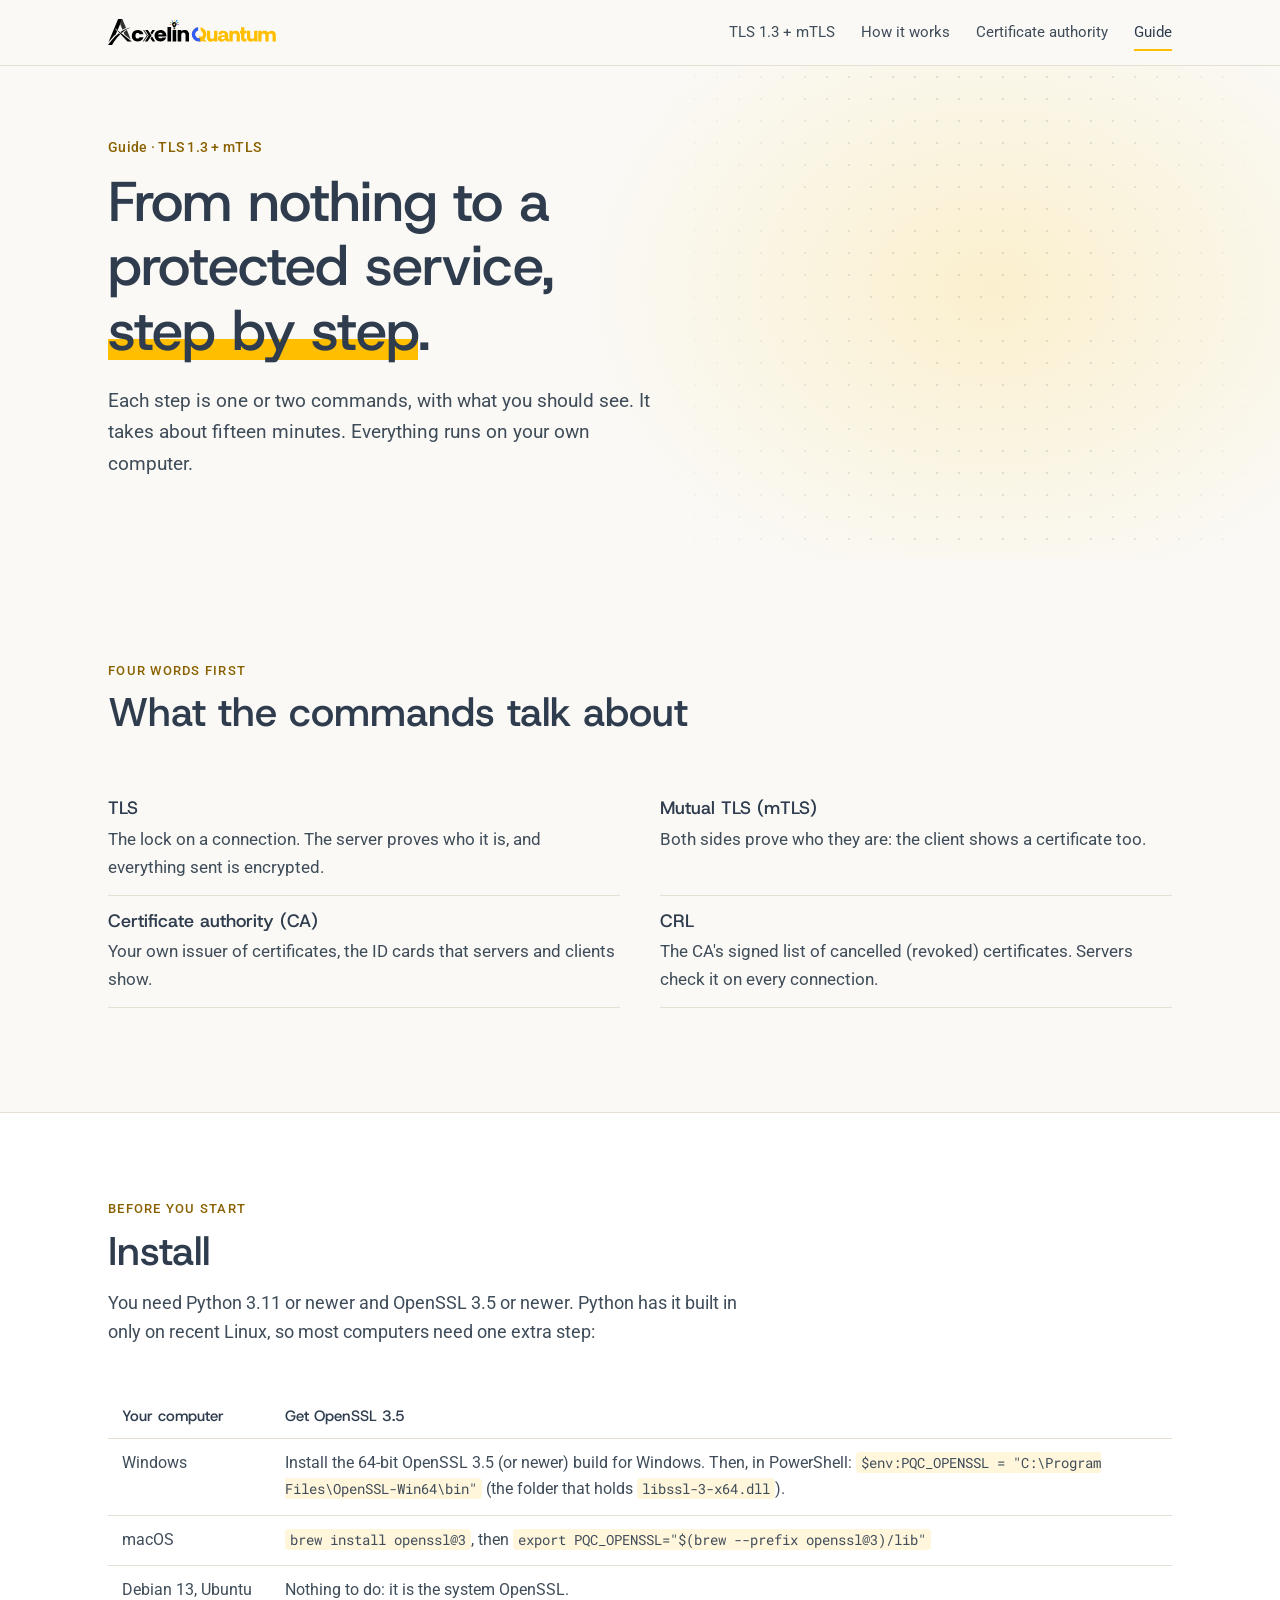
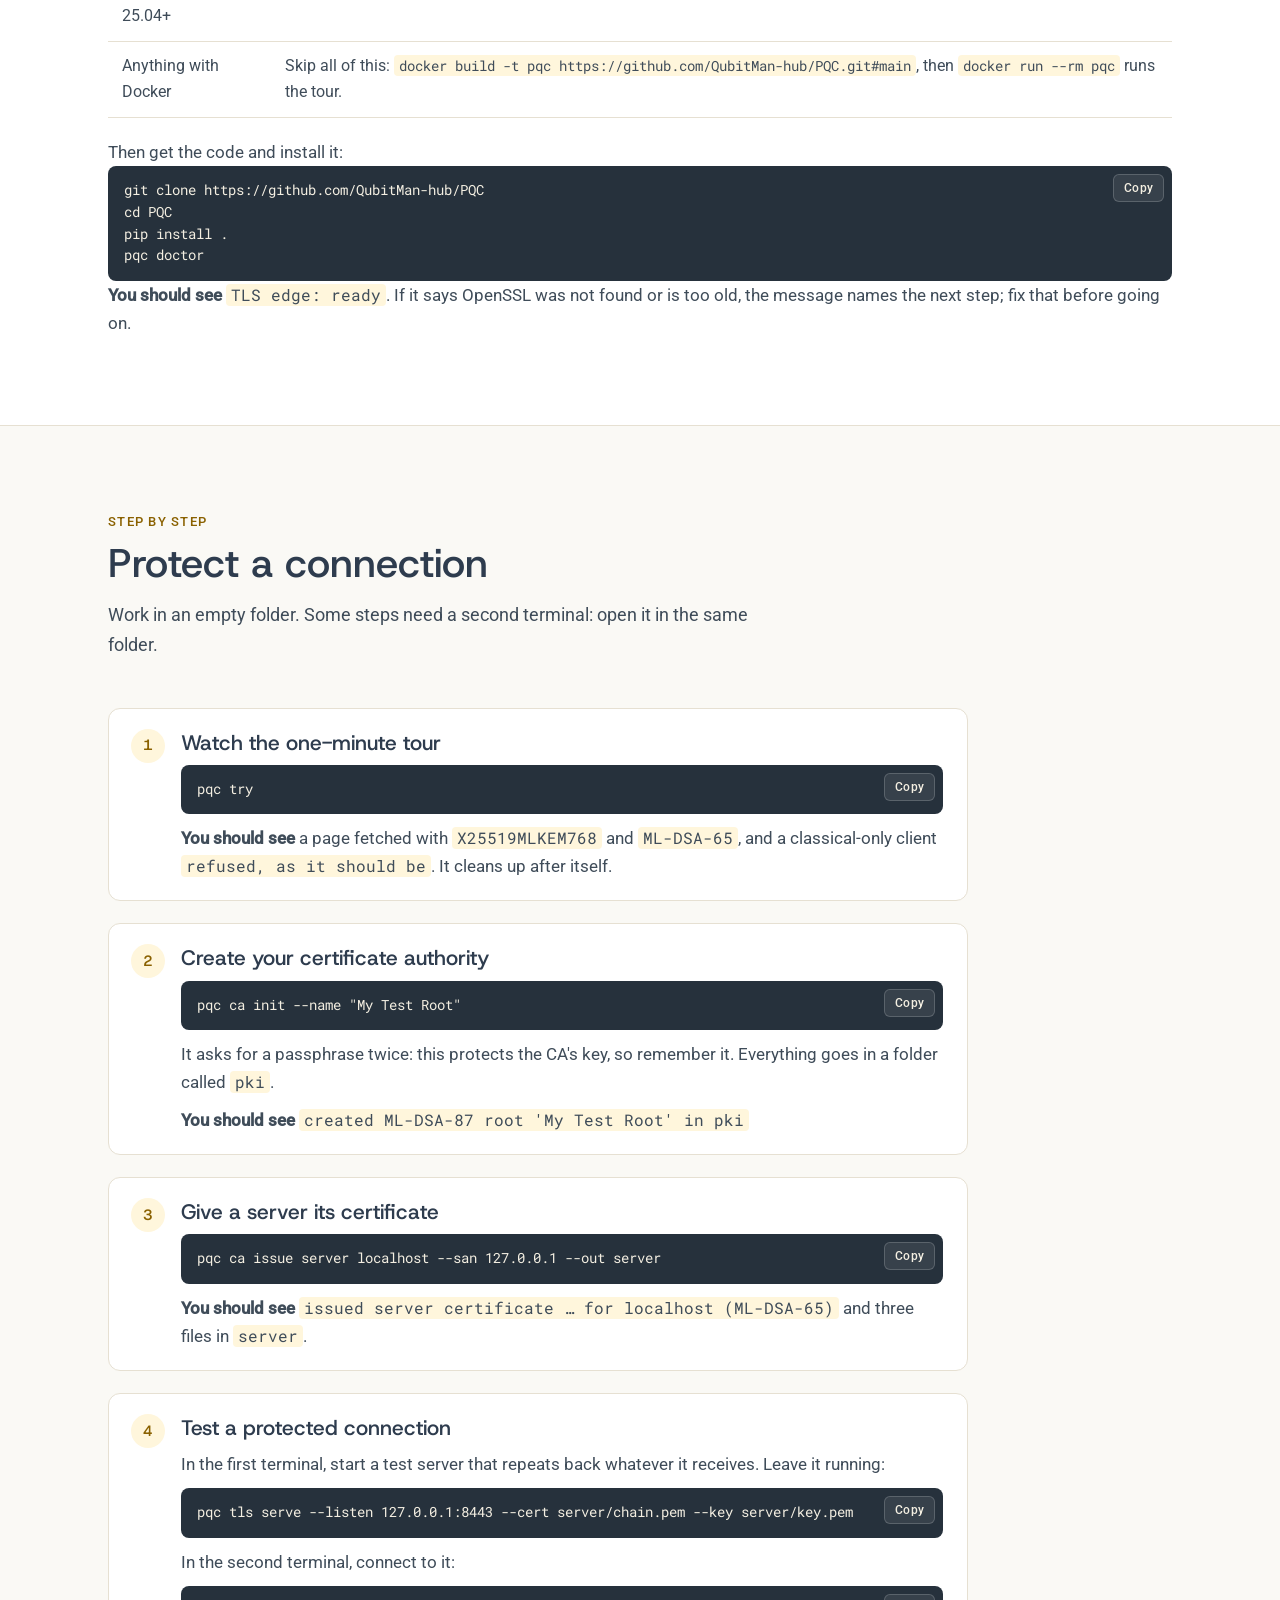
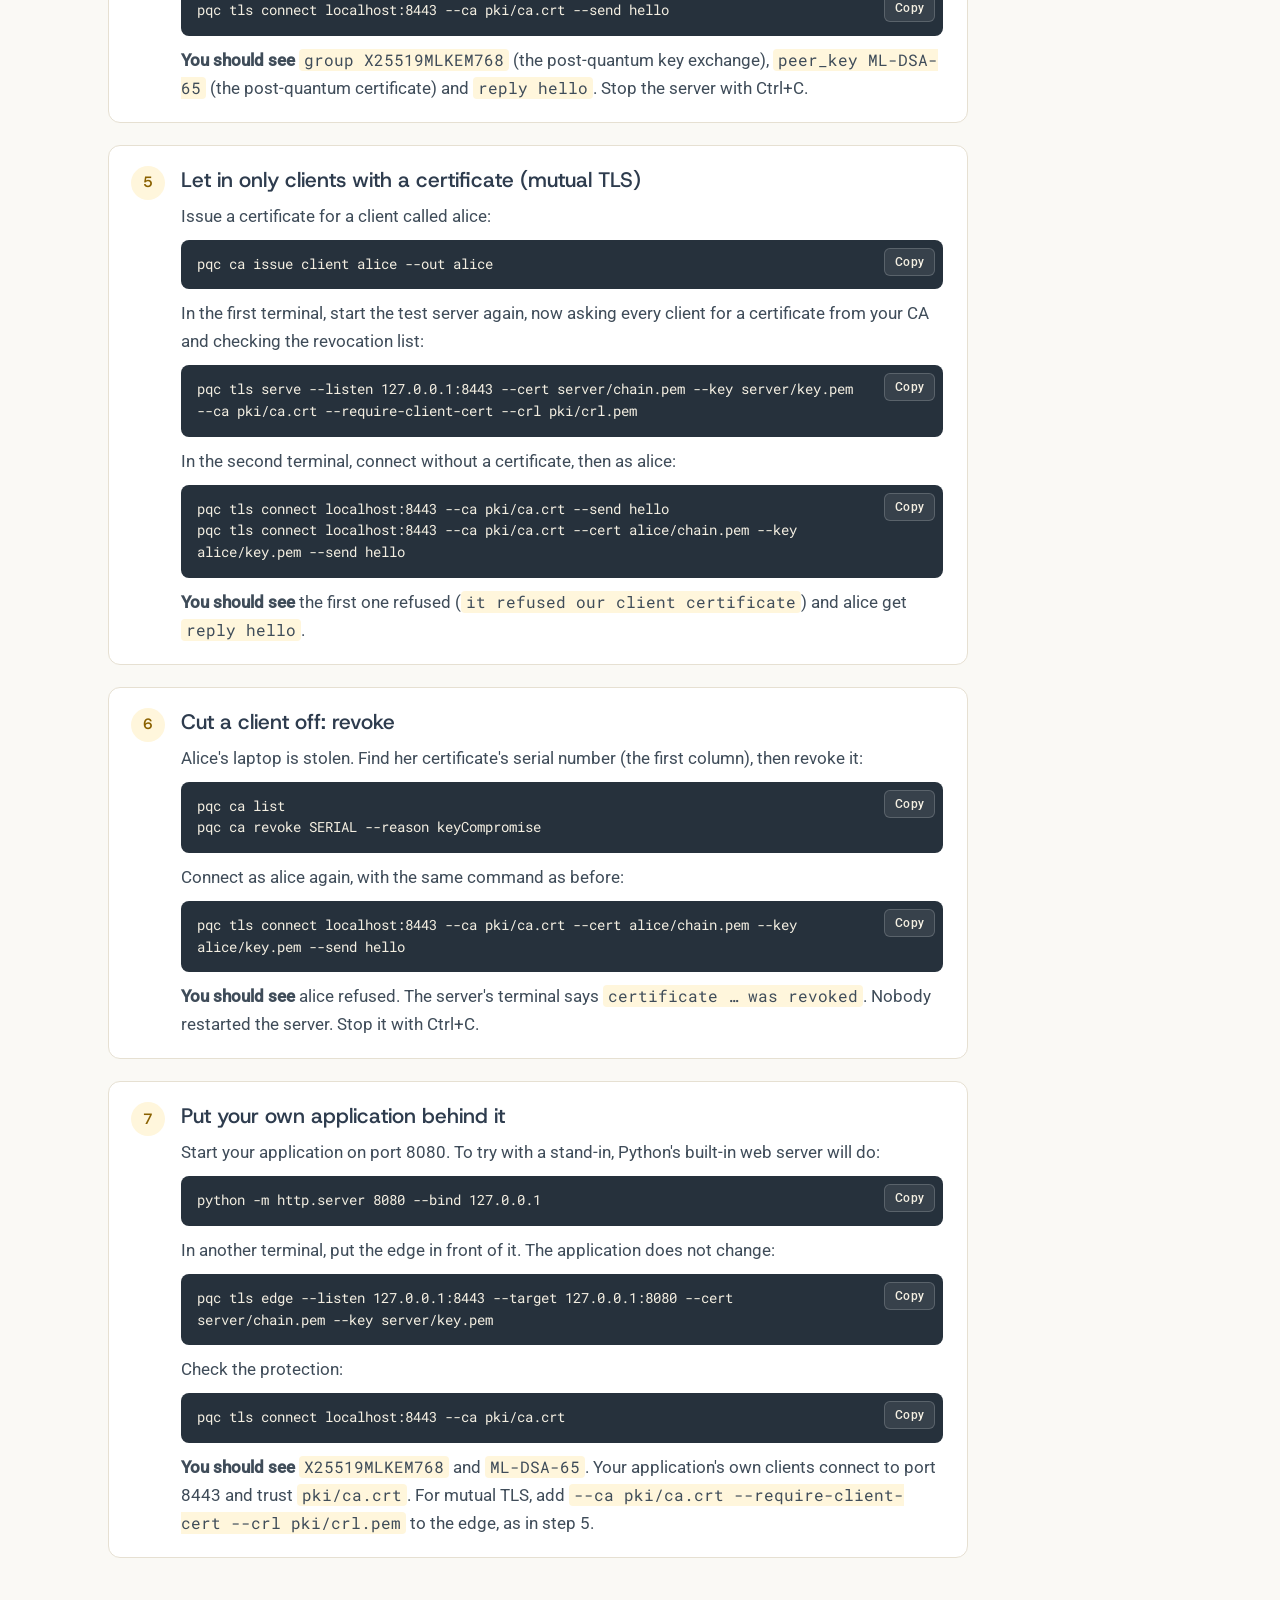
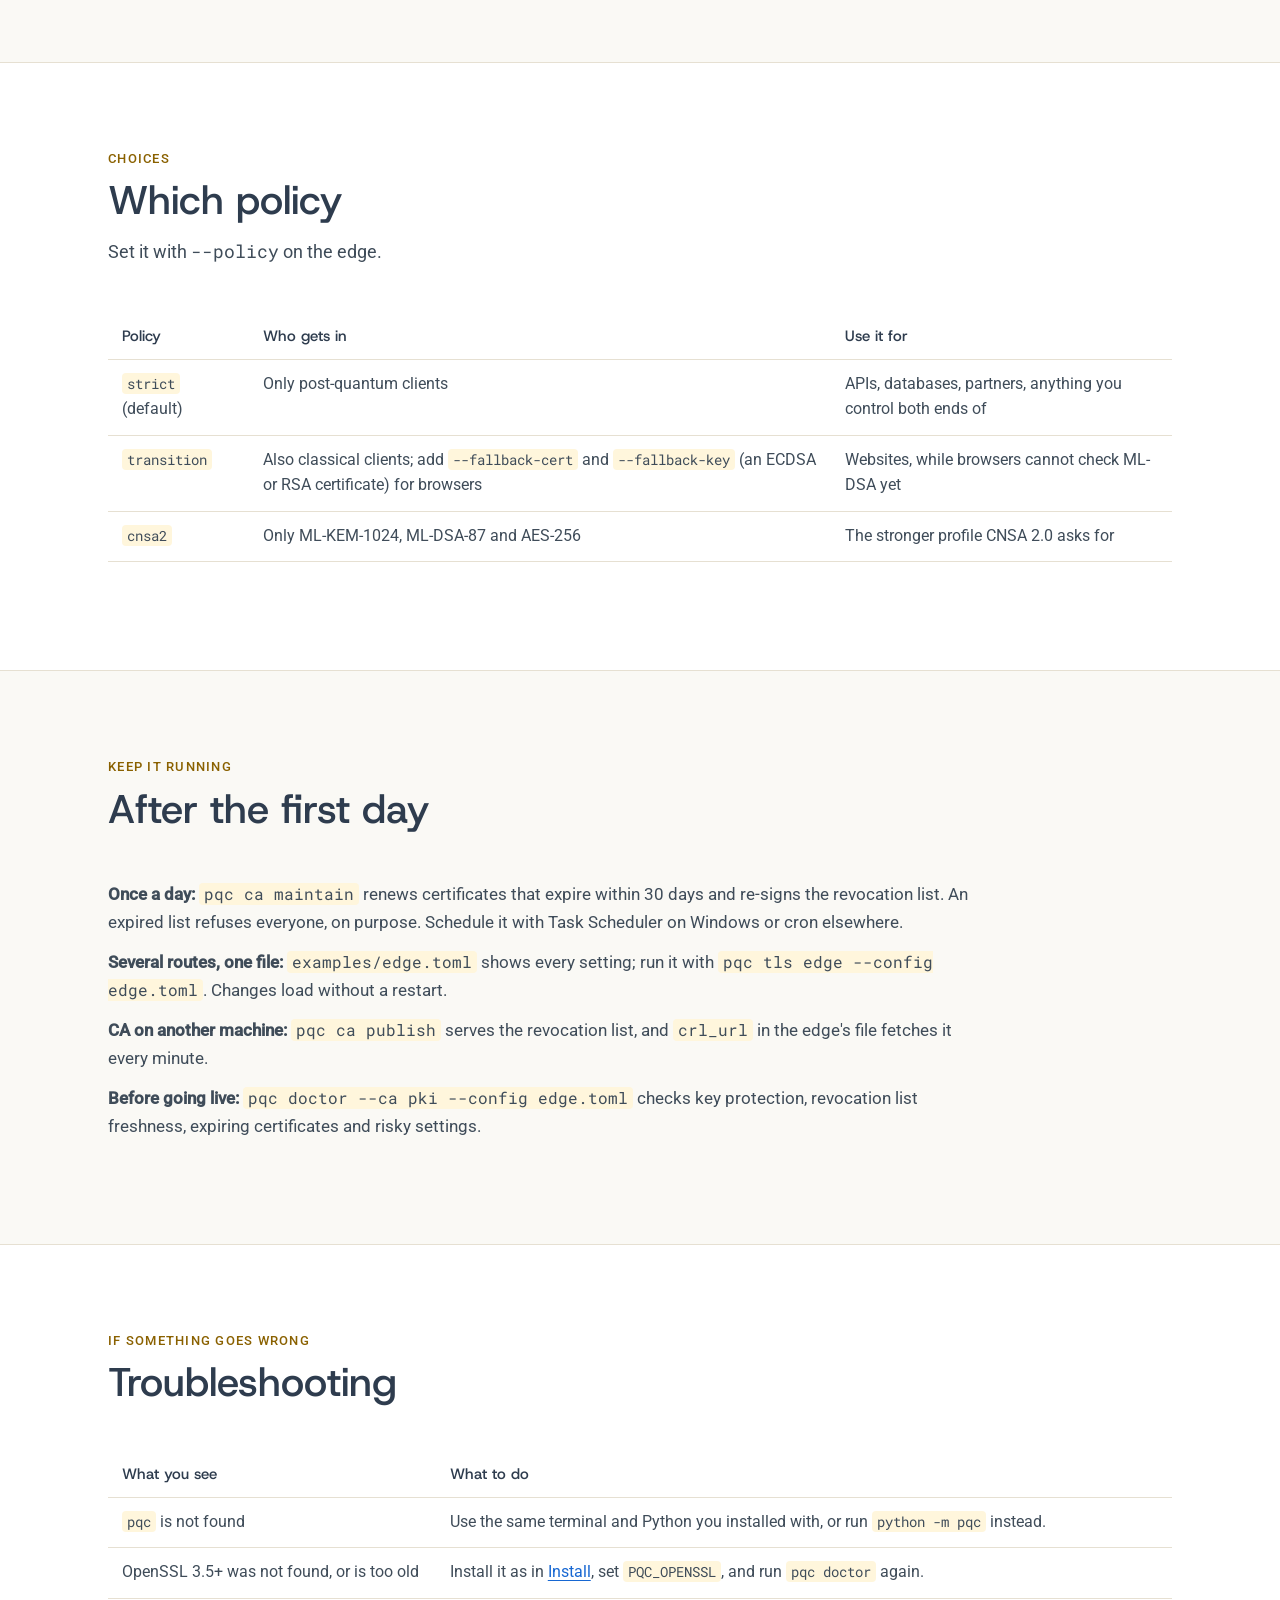
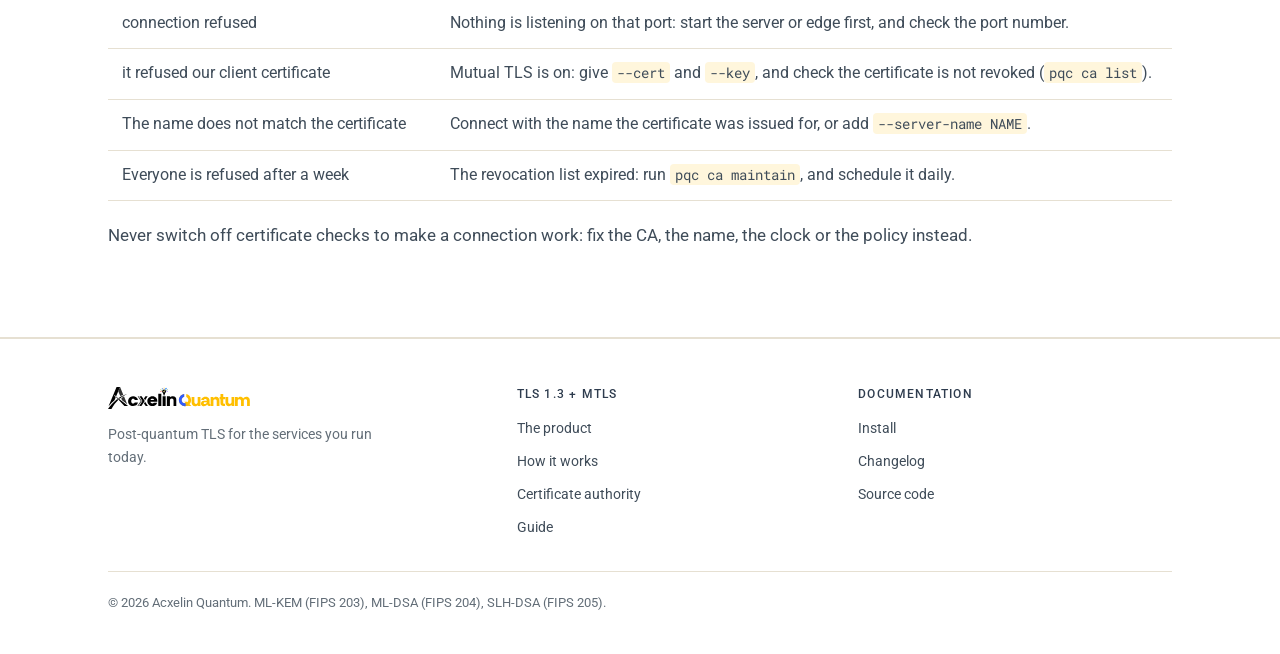
==== site/manual.html @ d050e628 "Step-by-step guide on the website; simpler start; no contact or questions sections for now site/manu" ====
<!doctype html>
<html lang="en">
<head>
<meta charset="utf-8">
<meta name="viewport" content="width=device-width, initial-scale=1, viewport-fit=cover">
<title>Guide · Acxelin PQC: TLS 1.3 + mTLS</title>
<meta name="description" content="Step by step: install, create your certificate authority, protect a connection, require client certificates, revoke one, and put your own application behind the post-quantum edge.">
<meta name="theme-color" content="#faf9f5">
<link rel="icon" href="assets/favicon.png" type="image/png">
<link rel="apple-touch-icon" href="assets/apple-touch-icon.png">
<link rel="preload" href="assets/fonts/host-grotesk.woff2" as="font" type="font/woff2" crossorigin>
<link rel="preload" href="assets/fonts/roboto.woff2" as="font" type="font/woff2" crossorigin>
<link rel="stylesheet" href="style.css">
</head>
<body>
<a class="skip" href="#main">Skip to content</a>

<header class="top">
  <div class="wrap">
    <a href="index.html" aria-label="Acxelin PQC home"><img src="assets/acxelin-quantum.svg" alt="Acxelin Quantum" width="537" height="83"></a>
    <nav id="nav" aria-label="Main">
      <a href="index.html#tls">TLS 1.3 + mTLS</a>
      <a href="index.html#how">How it works</a>
      <a href="index.html#ca">Certificate authority</a>
      <a href="manual.html" aria-current="page">Guide</a>
    </nav>
    <button class="menu" type="button" aria-expanded="false" aria-controls="nav"><span></span>Menu</button>
  </div>
</header>

<main id="main">
  <div class="hero">
    <div class="wrap">
      <div>
        <p class="kicker">Guide · TLS 1.3 + mTLS</p>
        <h1>From nothing to a protected service, <span>step by step</span>.</h1>
        <p class="lead">Each step is one or two commands, with what you should see. It takes about fifteen minutes. Everything runs on your own computer.</p>
      </div>
    </div>
  </div>

  <section id="words">
    <div class="wrap">
      <div class="intro">
        <p class="kicker">Four words first</p>
        <h2>What the commands talk about</h2>
      </div>
      <dl class="words">
        <div><dt>TLS</dt><dd>The lock on a connection. The server proves who it is, and everything sent is encrypted.</dd></div>
        <div><dt>Mutual TLS (mTLS)</dt><dd>Both sides prove who they are: the client shows a certificate too.</dd></div>
        <div><dt>Certificate authority (CA)</dt><dd>Your own issuer of certificates, the ID cards that servers and clients show.</dd></div>
        <div><dt>CRL</dt><dd>The CA's signed list of cancelled (revoked) certificates. Servers check it on every connection.</dd></div>
      </dl>
    </div>
  </section>

  <section id="install" class="alt">
    <div class="wrap">
      <div class="intro">
        <p class="kicker">Before you start</p>
        <h2>Install</h2>
        <p>You need Python 3.11 or newer and OpenSSL 3.5 or newer. Python has it built in only on recent Linux, so most computers need one extra step:</p>
      </div>
      <table class="plain">
        <tr><th>Your computer</th><th>Get OpenSSL 3.5</th></tr>
        <tr><td>Windows</td><td>Install the 64-bit OpenSSL 3.5 (or newer) build for Windows. Then, in PowerShell: <code>$env:PQC_OPENSSL = "C:\Program Files\OpenSSL-Win64\bin"</code> (the folder that holds <code>libssl-3-x64.dll</code>).</td></tr>
        <tr><td>macOS</td><td><code>brew install openssl@3</code>, then <code>export PQC_OPENSSL="$(brew --prefix openssl@3)/lib"</code></td></tr>
        <tr><td>Debian 13, Ubuntu 25.04+</td><td>Nothing to do: it is the system OpenSSL.</td></tr>
        <tr><td>Anything with Docker</td><td>Skip all of this: <code>docker build -t pqc https://github.com/QubitMan-hub/PQC.git#main</code>, then <code>docker run --rm pqc</code> runs the tour.</td></tr>
      </table>
      <p>Then get the code and install it:</p>
      <pre>git clone https://github.com/QubitMan-hub/PQC
cd PQC
pip install .
pqc doctor</pre>
      <p class="fine"><b>You should see</b> <code>TLS edge: ready</code>. If it says OpenSSL was not found or is too old, the message names the next step; fix that before going on.</p>
    </div>
  </section>

  <section id="steps">
    <div class="wrap">
      <div class="intro">
        <p class="kicker">Step by step</p>
        <h2>Protect a connection</h2>
        <p>Work in an empty folder. Some steps need a second terminal: open it in the same folder.</p>
      </div>
      <ol class="steps">
        <li>
          <h3>Watch the one-minute tour</h3>
          <pre>pqc try</pre>
          <p class="fine"><b>You should see</b> a page fetched with <code>X25519MLKEM768</code> and <code>ML-DSA-65</code>, and a classical-only client <code>refused, as it should be</code>. It cleans up after itself.</p>
        </li>
        <li>
          <h3>Create your certificate authority</h3>
          <pre>pqc ca init --name "My Test Root"</pre>
          <p>It asks for a passphrase twice: this protects the CA's key, so remember it. Everything goes in a folder called <code>pki</code>.</p>
          <p class="fine"><b>You should see</b> <code>created ML-DSA-87 root 'My Test Root' in pki</code></p>
        </li>
        <li>
          <h3>Give a server its certificate</h3>
          <pre>pqc ca issue server localhost --san 127.0.0.1 --out server</pre>
          <p class="fine"><b>You should see</b> <code>issued server certificate … for localhost (ML-DSA-65)</code> and three files in <code>server</code>.</p>
        </li>
        <li>
          <h3>Test a protected connection</h3>
          <p>In the first terminal, start a test server that repeats back whatever it receives. Leave it running:</p>
          <pre>pqc tls serve --listen 127.0.0.1:8443 --cert server/chain.pem --key server/key.pem</pre>
          <p>In the second terminal, connect to it:</p>
          <pre>pqc tls connect localhost:8443 --ca pki/ca.crt --send hello</pre>
          <p class="fine"><b>You should see</b> <code>group X25519MLKEM768</code> (the post-quantum key exchange), <code>peer_key ML-DSA-65</code> (the post-quantum certificate) and <code>reply hello</code>. Stop the server with Ctrl+C.</p>
        </li>
        <li>
          <h3>Let in only clients with a certificate (mutual TLS)</h3>
          <p>Issue a certificate for a client called alice:</p>
          <pre>pqc ca issue client alice --out alice</pre>
          <p>In the first terminal, start the test server again, now asking every client for a certificate from your CA and checking the revocation list:</p>
          <pre>pqc tls serve --listen 127.0.0.1:8443 --cert server/chain.pem --key server/key.pem --ca pki/ca.crt --require-client-cert --crl pki/crl.pem</pre>
          <p>In the second terminal, connect without a certificate, then as alice:</p>
          <pre>pqc tls connect localhost:8443 --ca pki/ca.crt --send hello
pqc tls connect localhost:8443 --ca pki/ca.crt --cert alice/chain.pem --key alice/key.pem --send hello</pre>
          <p class="fine"><b>You should see</b> the first one refused (<code>it refused our client certificate</code>) and alice get <code>reply hello</code>.</p>
        </li>
        <li>
          <h3>Cut a client off: revoke</h3>
          <p>Alice's laptop is stolen. Find her certificate's serial number (the first column), then revoke it:</p>
          <pre>pqc ca list
pqc ca revoke SERIAL --reason keyCompromise</pre>
          <p>Connect as alice again, with the same command as before:</p>
          <pre>pqc tls connect localhost:8443 --ca pki/ca.crt --cert alice/chain.pem --key alice/key.pem --send hello</pre>
          <p class="fine"><b>You should see</b> alice refused. The server's terminal says <code>certificate … was revoked</code>. Nobody restarted the server. Stop it with Ctrl+C.</p>
        </li>
        <li>
          <h3>Put your own application behind it</h3>
          <p>Start your application on port 8080. To try with a stand-in, Python's built-in web server will do:</p>
          <pre>python -m http.server 8080 --bind 127.0.0.1</pre>
          <p>In another terminal, put the edge in front of it. The application does not change:</p>
          <pre>pqc tls edge --listen 127.0.0.1:8443 --target 127.0.0.1:8080 --cert server/chain.pem --key server/key.pem</pre>
          <p>Check the protection:</p>
          <pre>pqc tls connect localhost:8443 --ca pki/ca.crt</pre>
          <p class="fine"><b>You should see</b> <code>X25519MLKEM768</code> and <code>ML-DSA-65</code>. Your application's own clients connect to port 8443 and trust <code>pki/ca.crt</code>. For mutual TLS, add <code>--ca pki/ca.crt --require-client-cert --crl pki/crl.pem</code> to the edge, as in step 5.</p>
        </li>
      </ol>
    </div>
  </section>

  <section id="choose" class="alt">
    <div class="wrap">
      <div class="intro">
        <p class="kicker">Choices</p>
        <h2>Which policy</h2>
        <p>Set it with <code>--policy</code> on the edge.</p>
      </div>
      <table class="plain">
        <tr><th>Policy</th><th>Who gets in</th><th>Use it for</th></tr>
        <tr><td><code>strict</code> (default)</td><td>Only post-quantum clients</td><td>APIs, databases, partners, anything you control both ends of</td></tr>
        <tr><td><code>transition</code></td><td>Also classical clients; add <code>--fallback-cert</code> and <code>--fallback-key</code> (an ECDSA or RSA certificate) for browsers</td><td>Websites, while browsers cannot check ML-DSA yet</td></tr>
        <tr><td><code>cnsa2</code></td><td>Only ML-KEM-1024, ML-DSA-87 and AES-256</td><td>The stronger profile CNSA 2.0 asks for</td></tr>
      </table>
    </div>
  </section>

  <section id="run">
    <div class="wrap">
      <div class="intro">
        <p class="kicker">Keep it running</p>
        <h2>After the first day</h2>
      </div>
      <ul class="tick">
        <li><b>Once a day:</b> <code>pqc ca maintain</code> renews certificates that expire within 30 days and re-signs the revocation list. An expired list refuses everyone, on purpose. Schedule it with Task Scheduler on Windows or cron elsewhere.</li>
        <li><b>Several routes, one file:</b> <code>examples/edge.toml</code> shows every setting; run it with <code>pqc tls edge --config edge.toml</code>. Changes load without a restart.</li>
        <li><b>CA on another machine:</b> <code>pqc ca publish</code> serves the revocation list, and <code>crl_url</code> in the edge's file fetches it every minute.</li>
        <li><b>Before going live:</b> <code>pqc doctor --ca pki --config edge.toml</code> checks key protection, revocation list freshness, expiring certificates and risky settings.</li>
      </ul>
    </div>
  </section>

  <section id="trouble" class="alt">
    <div class="wrap">
      <div class="intro">
        <p class="kicker">If something goes wrong</p>
        <h2>Troubleshooting</h2>
      </div>
      <table class="plain">
        <tr><th>What you see</th><th>What to do</th></tr>
        <tr><td><code>pqc</code> is not found</td><td>Use the same terminal and Python you installed with, or run <code>python -m pqc</code> instead.</td></tr>
        <tr><td>OpenSSL 3.5+ was not found, or is too old</td><td>Install it as in <a href="#install">Install</a>, set <code>PQC_OPENSSL</code>, and run <code>pqc doctor</code> again.</td></tr>
        <tr><td>connection refused</td><td>Nothing is listening on that port: start the server or edge first, and check the port number.</td></tr>
        <tr><td>it refused our client certificate</td><td>Mutual TLS is on: give <code>--cert</code> and <code>--key</code>, and check the certificate is not revoked (<code>pqc ca list</code>).</td></tr>
        <tr><td>The name does not match the certificate</td><td>Connect with the name the certificate was issued for, or add <code>--server-name NAME</code>.</td></tr>
        <tr><td>Everyone is refused after a week</td><td>The revocation list expired: run <code>pqc ca maintain</code>, and schedule it daily.</td></tr>
      </table>
      <p class="fine">Never switch off certificate checks to make a connection work: fix the CA, the name, the clock or the policy instead.</p>
    </div>
  </section>
</main>

<footer>
  <div class="wrap">
    <div class="brand">
      <a href="index.html" aria-label="Acxelin PQC"><img src="assets/acxelin-quantum.svg" alt="Acxelin Quantum" width="537" height="83"></a>
      <p>Post-quantum TLS for the services you run today.</p>
    </div>
    <nav aria-label="Footer">
      <div><b>TLS 1.3 + mTLS</b><a href="index.html#tls">The product</a><a href="index.html#how">How it works</a><a href="index.html#ca">Certificate authority</a><a href="manual.html">Guide</a></div>
      <div><b>Documentation</b><a href="https://github.com/QubitMan-hub/PQC#install">Install</a><a href="https://github.com/QubitMan-hub/PQC/blob/main/CHANGELOG.md">Changelog</a><a href="https://github.com/QubitMan-hub/PQC">Source code</a></div>
    </nav>
    <small>© 2026 Acxelin Quantum. ML-KEM (FIPS 203), ML-DSA (FIPS 204), SLH-DSA (FIPS 205).</small>
  </div>
</footer>
<script src="site.js" defer></script>
</body>
</html>
---- site/style.css ----
@font-face { font-family: "Host Grotesk"; font-style: normal; font-weight: 400 600; font-display: swap; src: url("assets/fonts/host-grotesk.woff2") format("woff2"); }
@font-face { font-family: "Roboto"; font-style: normal; font-weight: 400 500; font-display: swap; src: url("assets/fonts/roboto.woff2") format("woff2"); }
@font-face { font-family: "Roboto Mono"; font-style: normal; font-weight: 400 500; font-display: swap; src: url("assets/fonts/roboto-mono.woff2") format("woff2"); }
:root {
  color-scheme: light;
  --bg: #faf9f5;
  --paper: #ffffff;
  --ink: #2e3c4e;
  --body: #3f4c59;
  --muted: #636e78;
  --rule: #e6e0d2;
  --amber: #ffbf00;
  --amber-deep: #8a6100;
  --amber-wash: #fff6dc;
  --blue: #1767d2;
  --ok: #26734d;
  --warn: #8a6100;
  --bad: #b3431f;
  --display: "Host Grotesk", "Segoe UI", system-ui, sans-serif;
  --text: Roboto, "Segoe UI", system-ui, sans-serif;
  --mono: "Roboto Mono", ui-monospace, Menlo, Consolas, monospace;
}
* { box-sizing: border-box; }
html { scroll-behavior: smooth; }
@media (prefers-reduced-motion: reduce) { html { scroll-behavior: auto; } }
body { margin: 0; background: var(--bg); color: var(--body); font: 400 17px/1.65 var(--text); -webkit-font-smoothing: antialiased; }
img { max-width: 100%; display: block; }
a { color: var(--blue); text-underline-offset: 3px; }
a:focus-visible, button:focus-visible, summary:focus-visible { outline: 3px solid var(--blue); outline-offset: 3px; border-radius: 4px; }
h1, h2, h3 { font-family: var(--display); color: var(--ink); font-weight: 500; line-height: 1.15; margin: 0; text-wrap: balance; }
p { margin: 0; }
ul, ol { margin: 0; padding: 0; list-style: none; }
.skip { position: absolute; left: -999px; top: 8px; background: var(--ink); color: #fff; padding: 8px 12px; border-radius: 6px; z-index: 50; }
.skip:focus { left: 16px; }
.wrap { max-width: 1120px; margin: 0 auto; padding-inline: 28px; }
@media (max-width: 560px) { .wrap { padding-inline: 16px; } }
.kicker { font: 500 14px/1.3 var(--text); color: var(--amber-deep); letter-spacing: .02em; }
.kicker a { color: inherit; }
.kicker span { color: var(--rule); margin-inline: 4px; }
.btn { display: inline-flex; align-items: center; gap: 10px; font: 500 16px/1 var(--display); padding: 15px 20px; border-radius: 8px; text-decoration: none; background: var(--amber); color: #111; transition: box-shadow .15s; }
.btn:hover { box-shadow: 0 4px 0 #e5a500; }
.btn:active { transform: translateY(1px); box-shadow: 0 2px 0 #e5a500; }
.link { font: 500 16px/1 var(--display); color: var(--ink); text-decoration: none; border-bottom: 2px solid var(--amber); padding-bottom: 3px; }
.link:hover { color: #000; }
button.link { background: none; border: 0; border-bottom: 2px solid var(--amber); border-radius: 0; padding: 0 0 3px; cursor: pointer; }
code, .mono { font-family: var(--mono); }

/* header */
.top { position: sticky; top: 0; z-index: 20; background: rgba(250, 249, 245, .9); backdrop-filter: saturate(1.4) blur(10px); -webkit-backdrop-filter: saturate(1.4) blur(10px); border-bottom: 1px solid var(--rule); transition: box-shadow .2s; }
.top.scrolled { box-shadow: 0 10px 30px -22px rgba(46, 60, 78, .45); }
.top .wrap { display: flex; align-items: center; justify-content: space-between; gap: 20px; padding-block: 14px; }
.top img { height: 26px; width: auto; }
.top nav { display: flex; align-items: center; gap: 26px; }
.top nav a { color: var(--body); text-decoration: none; white-space: nowrap; font-size: 15px; padding-block: 6px; box-shadow: inset 0 -2px transparent; transition: color .15s, box-shadow .15s; }
.top nav a:hover { color: var(--ink); }
.top nav a[aria-current] { color: var(--ink); box-shadow: inset 0 -2px var(--amber); }
.top nav .tool { padding-left: 22px; border-left: 1px solid var(--rule); color: var(--ink); font-weight: 500; }
.top nav .back::before { content: "\2190"; margin-right: 6px; color: var(--amber-deep); }
.top nav .btn { padding: 11px 15px; font-size: 15px; color: #111; }
.top nav .help { display: inline-grid; place-items: center; width: 34px; height: 34px; padding: 0; border: 1px solid var(--rule); border-radius: 50%; font: 600 15px/1 var(--display); color: var(--ink); background: var(--paper); }
.top nav .help:hover { border-color: var(--amber); color: #000; }
.top nav .help b { position: absolute; width: 1px; height: 1px; overflow: hidden; clip-path: inset(50%); white-space: nowrap; }
.menu { display: none; align-items: center; gap: 10px; background: none; border: 1px solid var(--rule); border-radius: 8px; padding: 9px 12px; font: 500 15px/1 var(--display); color: var(--ink); cursor: pointer; }
.menu span, .menu span::before, .menu span::after { display: block; width: 16px; height: 2px; background: currentColor; border-radius: 1px; position: relative; transition: transform .2s, background .2s; }
.menu span::before, .menu span::after { content: ""; position: absolute; left: 0; }
.menu span::before { top: -5px; }
.menu span::after { top: 5px; }
.top.open .menu span { background: transparent; }
.top.open .menu span::before { transform: translateY(5px) rotate(45deg); }
.top.open .menu span::after { transform: translateY(-5px) rotate(-45deg); }
@media (max-width: 960px) {
  .top nav { gap: 20px; }
  .top nav .tool { padding-left: 16px; }
}
@media (max-width: 920px) {
  .menu { display: inline-flex; }
  .top .wrap > a:first-child { margin-right: auto; }
  .top nav a:not(.btn) { display: none; }
  .top.open nav { position: absolute; top: 100%; left: 0; right: 0; flex-direction: column; align-items: stretch; gap: 0; padding: 6px 16px 18px; background: var(--bg); border-bottom: 1px solid var(--rule); box-shadow: 0 18px 30px -24px rgba(46, 60, 78, .5); }
  .top.open nav a:not(.btn) { display: block; padding: 13px 0; font-size: 17px; border-bottom: 1px solid var(--rule); box-shadow: none; }
  .top.open nav .tool { padding-left: 0; border-left: 0; }
  .top.open nav .help { width: auto; height: auto; border: 0; border-bottom: 1px solid var(--rule); border-radius: 0; background: none; font: inherit; }
  .top.open nav .help span { display: none; }
  .top.open nav .help b { position: static; width: auto; height: auto; clip-path: none; font-weight: 400; }
  .top.open nav .btn { margin-top: 14px; justify-content: center; }
}
@media (max-width: 400px) { .top .wrap > nav .btn { display: none; } .top.open .wrap > nav .btn { display: inline-flex; } }
[id] { scroll-margin-top: 84px; }

/* hero */
.hero { padding-block: 72px 80px; position: relative; overflow: hidden; isolation: isolate; }
.hero::before { content: ""; position: absolute; z-index: -1; inset: -20% -10% auto 45%; height: 130%; background: radial-gradient(closest-side, rgba(255, 191, 0, .16), rgba(255, 191, 0, 0)); pointer-events: none; }
.hero::after { content: ""; position: absolute; z-index: -1; inset: 0 0 0 50%; background-image: radial-gradient(rgba(46, 60, 78, .13) 1px, transparent 1.4px); background-size: 22px 22px; -webkit-mask-image: linear-gradient(90deg, transparent, #000 40%, #000 70%, transparent); mask-image: linear-gradient(90deg, transparent, #000 40%, #000 70%, transparent); pointer-events: none; }
@media (max-width: 940px) { .hero::after { inset: 45% 0 0 0; } .hero::before { inset: 30% -30% auto 0; } }
.hero.lost .wrap { grid-template-columns: minmax(0, 1fr); min-height: 46vh; }
.hero .wrap { display: grid; grid-template-columns: 1.1fr .9fr; gap: 64px; align-items: center; }
@media (max-width: 940px) { .hero .wrap { grid-template-columns: 1fr; gap: 44px; } .hero { padding-block: 44px 56px; } }
.hero h1 { font-size: clamp(36px, 4.6vw, 56px); letter-spacing: -.015em; margin-block: 14px 22px; }
.hero h1 span { background: linear-gradient(transparent 62%, var(--amber) 62%, var(--amber) 90%, transparent 90%); }
.hero .lead { font-size: 19px; max-width: 34em; }
.hero .actions { display: flex; flex-wrap: wrap; align-items: center; gap: 22px; margin-top: 30px; }
.hero .fine { margin-top: 18px; font-size: 14px; color: var(--muted); }
.hero .try { display: grid; gap: 8px; margin-top: 28px; max-width: 560px; }
.hero .try p { font-size: 14px; color: var(--muted); }
.hero .try pre { margin: 0; padding: 13px 80px 13px 16px; background: #26313c; color: #f4efe2; border-radius: 8px; font: 13.5px/1.6 var(--mono); overflow-x: auto; }

.report { background: var(--paper); border: 1px solid var(--rule); border-radius: 12px; box-shadow: 0 1px 0 var(--rule), 0 18px 40px -24px rgba(46, 60, 78, .35); overflow: hidden; }
.report header { display: flex; justify-content: space-between; align-items: baseline; gap: 12px; padding: 16px 20px; border-bottom: 1px solid var(--rule); }
.report header b { font: 500 15px/1.3 var(--display); color: var(--ink); }
.report header span { font-size: 13px; color: var(--muted); }
.report table { width: 100%; border-collapse: collapse; font-size: 14px; }
.report td { padding: 12px 20px; border-bottom: 1px solid var(--rule); vertical-align: middle; }
.report tr:last-child td { border-bottom: 0; }
.report td:first-child { font-family: var(--mono); font-size: 13px; color: var(--ink); overflow-wrap: anywhere; }
.report td small { display: block; margin-top: 3px; font: 400 13px/1.4 var(--text); color: var(--muted); }
.report td:last-child { width: 1%; text-align: right; }
.grade { display: inline-grid; place-items: center; width: 28px; height: 28px; border-radius: 6px; font: 600 15px/1 var(--display); }
.g-a { background: #e3f1e8; color: var(--ok); }
.g-b { background: #fff1c7; color: var(--warn); }
.g-c { background: #fbe5dc; color: var(--bad); }
.g-f { background: #ece9e2; color: #4f5963; }
.report footer { padding: 12px 20px; background: var(--bg); border-top: 1px solid var(--rule); font-size: 13px; color: var(--muted); }

/* built on */
.built { border-block: 1px solid var(--rule); }
.built .wrap { display: flex; flex-wrap: wrap; align-items: baseline; gap: 8px 26px; padding-block: 18px; font-size: 15px; color: var(--muted); }
.built b { font: 500 13px/1 var(--text); letter-spacing: .1em; text-transform: uppercase; color: var(--ink); }

section { padding-block: 104px 0; }
@media (max-width: 720px) { section { padding-block: 72px 0; } }
.intro { max-width: 640px; margin-bottom: 48px; display: grid; gap: 14px; }
.intro .kicker { margin-bottom: -4px; letter-spacing: .1em; text-transform: uppercase; font-size: 12.5px; }
.intro h2 { font-size: clamp(30px, 3.4vw, 40px); }
.intro p { font-size: 18px; }

/* dates */
.dates { display: grid; grid-template-columns: repeat(3, 1fr); gap: 0; border-top: 2px solid var(--ink); }
.dates > div { padding: 26px 28px 0 0; display: grid; gap: 10px; align-content: start; position: relative; }
.dates > div::before { content: ""; position: absolute; top: -8px; left: 0; width: 14px; height: 14px; border-radius: 50%; background: var(--bg); border: 2px solid var(--ink); }
.dates > div + div::before { left: 28px; }
.dates > div:first-child::before { background: var(--amber); border-color: var(--amber-deep); box-shadow: 0 0 0 5px rgba(255, 191, 0, .22); }
.dates > div + div { padding-left: 28px; border-left: 1px solid var(--rule); }
.dates strong { font: 500 clamp(40px, 5vw, 60px)/1 var(--display); color: var(--ink); letter-spacing: -.02em; }
.dates strong.now { color: var(--amber-deep); }
@media (max-width: 760px) { .dates { grid-template-columns: 1fr; } .dates > div, .dates > div + div { padding: 22px 0; border-left: 0; border-bottom: 1px solid var(--rule); } .dates > div + div::before { display: none; } }

/* products */
.product { display: grid; grid-template-columns: 300px minmax(0, 1fr); gap: 48px; padding-block: 44px; border-top: 1px solid var(--rule); }
.product:last-of-type { border-bottom: 1px solid var(--rule); }
@media (max-width: 860px) { .product { grid-template-columns: minmax(0, 1fr); gap: 20px; padding-block: 34px; } }
.product .name { display: grid; gap: 10px; align-content: start; align-self: start; }
@media (min-width: 861px) { .product .name { position: sticky; top: 96px; } }
.jump { display: grid; grid-template-columns: repeat(4, minmax(0, 1fr)); gap: 14px; margin-bottom: 40px; }
.jump a { position: relative; display: grid; gap: 8px; align-content: start; padding: 20px 20px 18px; background: var(--paper); border: 1px solid var(--rule); border-radius: 10px; text-decoration: none; color: var(--body); transition: border-color .15s, transform .15s, box-shadow .15s; }
.jump a::after { content: "\2193"; position: absolute; top: 18px; right: 18px; color: var(--amber-deep); transition: transform .15s; }
.jump a:hover { border-color: var(--amber); transform: translateY(-2px); box-shadow: 0 14px 28px -22px rgba(46, 60, 78, .5); }
.jump a:hover::after { transform: translateY(3px); }
.jump span { font: 500 12px/1.3 var(--text); letter-spacing: .08em; text-transform: uppercase; color: var(--blue); padding-right: 18px; }
.jump b { font: 500 20px/1.25 var(--display); color: var(--ink); }
.jump code { font-size: 13px; color: var(--muted); }
.jump small { margin-top: 4px; padding-top: 10px; border-top: 1px solid var(--rule); font-size: 14px; line-height: 1.4; color: var(--body); }
.ca { display: flex; flex-wrap: wrap; align-items: baseline; gap: 4px 14px; margin-bottom: 24px; padding: 16px 20px; border-radius: 10px; background: var(--ink); }
.ca b { font: 500 18px/1.3 var(--display); color: #fff; }
.ca span { font-size: 15px; line-height: 1.45; color: #d5dce4; }
@media (min-width: 901px) { .jump a::before { content: ""; position: absolute; left: 32px; top: -25px; width: 2px; height: 24px; background: var(--amber); } }
@media (max-width: 900px) { .jump { grid-template-columns: repeat(2, minmax(0, 1fr)); } }
@media (max-width: 480px) { .jump { grid-template-columns: minmax(0, 1fr); } }
.product .name span { font: 500 13px/1 var(--text); letter-spacing: .1em; text-transform: uppercase; color: var(--blue); }
.product h3 { font-size: 30px; }
.product .name p { color: var(--muted); }
.product .detail { display: grid; grid-template-columns: repeat(2, minmax(0, 1fr)); gap: 28px 40px; }
@media (max-width: 640px) { .product .detail { grid-template-columns: minmax(0, 1fr); } }
.product h4 { font: 500 13px/1 var(--text); letter-spacing: .1em; text-transform: uppercase; color: var(--ink); margin: 0 0 12px; }
.product ul li { position: relative; padding-left: 18px; margin-bottom: 8px; }
.product ul li::before { content: ""; position: absolute; left: 0; top: .62em; width: 7px; height: 7px; background: var(--amber); }
.product .run { grid-column: 1 / -1; }
main pre { margin: 0; padding: 14px 16px; background: #26313c; color: #f4efe2; border-radius: 8px; font: 13.5px/1.6 var(--mono); overflow-x: auto; }
.product .with { font-size: 15px; color: var(--muted); }
.flow { display: grid; grid-template-columns: 1fr minmax(96px, .7fr) 1fr minmax(96px, .7fr) 1fr; align-items: center; }
.flow li { display: grid; gap: 2px; padding: 12px 14px; border: 1px solid var(--rule); border-radius: 10px; background: var(--paper); min-width: 0; }
.flow li b { font: 500 15px/1.3 var(--display); color: var(--ink); }
.flow li span { font-size: 13px; line-height: 1.35; color: var(--muted); }
.flow li.edge { border-color: var(--amber); box-shadow: 0 0 0 3px rgba(255, 191, 0, .18); }
.flow li.hop { border: 0; background: none; padding: 0 10px 14px; position: relative; text-align: center; align-self: center; }
.flow li.hop::before { content: ""; position: absolute; left: 6px; right: 12px; bottom: 5px; border-top: 2px solid var(--ink); }
.flow li.hop::after { content: ""; position: absolute; right: 6px; bottom: 0; border: 6px solid transparent; border-left: 8px solid var(--ink); border-right: 0; }
.flow li.hop span { font: 400 12px/1.3 var(--mono); color: var(--body); }
.flow li.hop i { font-style: normal; white-space: nowrap; }
@media (max-width: 760px) {
  .flow { grid-template-columns: 1fr; }
  .flow li.hop { padding: 6px 0 6px 28px; text-align: left; }
  .flow li.hop::before { left: 14px; right: auto; top: 0; bottom: 0; border-top: 0; border-left: 2px solid var(--ink); }
  .flow li.hop::after { left: 9px; right: auto; top: auto; bottom: -2px; border: 6px solid transparent; border-top: 8px solid var(--ink); border-bottom: 0; }
}
.code { position: relative; min-width: 0; }
.code pre { padding-right: 76px; white-space: pre-wrap; overflow-wrap: anywhere; }
.copy { position: absolute; top: 8px; right: 8px; font: 500 12px/1 var(--text); letter-spacing: .02em; color: #f4efe2; background: rgba(255, 255, 255, .08); border: 1px solid rgba(255, 255, 255, .18); border-radius: 6px; padding: 7px 10px; cursor: pointer; transition: background .15s, border-color .15s; }
.copy:hover { background: rgba(255, 191, 0, .18); border-color: var(--amber); }

/* band */
.band { margin-top: 104px; position: relative; min-height: 360px; display: grid; align-items: end; overflow: hidden; }
.band img { position: absolute; inset: 0; width: 100%; height: 100%; object-fit: cover; }
.band::after { content: ""; position: absolute; inset: 0; background: linear-gradient(90deg, rgba(250, 249, 245, .96) 0%, rgba(250, 249, 245, .88) 42%, rgba(250, 249, 245, 0) 78%); }
.band .wrap { position: relative; z-index: 1; padding-block: 56px; width: 100%; }
.band p { font: 500 clamp(24px, 2.8vw, 32px)/1.3 var(--display); color: var(--ink); max-width: 20em; }
.band small { display: block; margin-top: 14px; font: 400 16px/1.5 var(--text); color: var(--body); max-width: 34em; }
@media (max-width: 720px) { .band::after { background: rgba(250, 249, 245, .9); } }

/* works with */
.tested { padding: 48px; border-radius: 16px; background: #1f2934; color: #c9d1d9; position: relative; overflow: hidden; isolation: isolate; }
.tested::before { content: ""; position: absolute; z-index: -1; inset: -30% 40% auto -10%; height: 120%; background: radial-gradient(closest-side, rgba(255, 191, 0, .12), rgba(255, 191, 0, 0)); }
.tested::after { content: ""; position: absolute; z-index: -1; inset: 0 0 50% 55%; background-image: radial-gradient(rgba(255, 255, 255, .09) 1px, transparent 1.4px); background-size: 22px 22px; -webkit-mask-image: linear-gradient(200deg, #000, transparent 70%); mask-image: linear-gradient(200deg, #000, transparent 70%); }
.tested-head { display: grid; grid-template-columns: minmax(0, 1.2fr) minmax(0, 1fr); gap: 24px 48px; align-items: end; margin-bottom: 36px; }
.tested .intro { margin-bottom: 0; }
.tested .intro h2 { color: #fff; }
.tested .intro .kicker { color: var(--amber); }
.proof { display: grid; grid-template-columns: repeat(3, minmax(0, 1fr)); gap: 12px; margin: 0; }
.proof div { padding: 14px 16px; border: 1px solid rgba(255, 255, 255, .1); border-radius: 10px; background: rgba(255, 255, 255, .03); }
.proof dt { font: 500 30px/1 var(--display); color: var(--amber); letter-spacing: -.01em; }
.proof dd { margin: 8px 0 0; font-size: 13.5px; line-height: 1.35; color: #9aa5b1; }
.apps { display: grid; grid-template-columns: repeat(3, minmax(0, 1fr)); gap: 12px; }
.apps li { display: grid; grid-template-columns: 44px minmax(0, 1fr); grid-template-rows: auto 1fr auto; column-gap: 14px; row-gap: 4px; padding: 18px; border-radius: 12px; background: rgba(255, 255, 255, .04); border: 1px solid rgba(255, 255, 255, .08); transition: border-color .15s, background .15s; }
.apps li:hover { border-color: color-mix(in srgb, var(--c) 60%, transparent); background: rgba(255, 255, 255, .06); }
.apps i { grid-row: span 3; width: 44px; height: 44px; display: grid; place-items: center; border-radius: 10px; font: 600 15px/1 var(--display); font-style: normal; color: #14191f; background: var(--c); }
.apps b { font: 500 17px/1.3 var(--display); color: #fff; }
.apps span { font-size: 14px; line-height: 1.45; color: #a8b2bd; }
.apps em { justify-self: start; margin-top: 8px; font: 500 11.5px/1 var(--text); font-style: normal; letter-spacing: .08em; text-transform: uppercase; color: var(--c); }
.apps em::before { content: ""; display: inline-block; width: 6px; height: 6px; margin-right: 7px; border-radius: 50%; background: var(--c); vertical-align: 1px; }
.k-tls { --c: #ffbf00; } .k-ca { --c: #7cb4ff; } .k-ops { --c: #c9a7ff; }
@media (max-width: 960px) { .tested-head { grid-template-columns: minmax(0, 1fr); } .apps { grid-template-columns: repeat(2, minmax(0, 1fr)); } }
@media (max-width: 600px) { .tested { padding: 28px 18px; } .apps { grid-template-columns: minmax(0, 1fr); } .proof { gap: 8px; } .proof div { padding: 12px; } .proof dt { font-size: 24px; } .proof dd { font-size: 12.5px; } }

/* use it yourself */
.path { display: grid; grid-template-columns: repeat(3, minmax(0, 1fr)); gap: 16px; position: relative; isolation: isolate; padding-top: 18px; }
.path > li { position: relative; display: grid; align-content: start; gap: 12px; padding: 30px 24px 26px; background: var(--paper); border: 1px solid var(--rule); border-radius: 12px; transition: border-color .15s, box-shadow .15s; }
.path > li:hover { border-color: #d9cfb8; box-shadow: 0 14px 28px -24px rgba(46, 60, 78, .45); }
.path .n { position: absolute; top: -18px; left: 22px; width: 36px; height: 36px; display: grid; place-items: center; border-radius: 50%; background: var(--ink); color: #fff; font: 600 16px/1 var(--display); box-shadow: 0 0 0 5px var(--bg); }
.path > li:first-child .n { background: var(--amber); color: #111; }
.path small { font: 500 12px/1.3 var(--text); letter-spacing: .08em; text-transform: uppercase; color: var(--blue); }
.path small code { text-transform: none; letter-spacing: 0; font-size: 12.5px; }
.path h3 { font-size: 22px; }
.path p { font-size: 15.5px; color: var(--muted); }
.path pre { margin: 0; padding: 14px 76px 14px 16px; background: #26313c; color: #f4efe2; border-radius: 8px; font: 13.5px/1.6 var(--mono); overflow-x: auto; }
.path .link { justify-self: start; font-size: 15px; }
.os { display: flex; flex-wrap: wrap; gap: 8px; }
.os span { padding: 5px 11px; border: 1px solid var(--rule); border-radius: 999px; font-size: 13.5px; color: var(--ink); background: var(--bg); }
.path .doclinks { gap: 0; }
.path .doclinks li { border-bottom: 1px solid var(--rule); }
.path .doclinks li:last-child { border-bottom: 0; }
.path .doclinks a { display: flex; justify-content: space-between; gap: 12px; padding: 10px 0; text-decoration: none; font-size: 15.5px; }
.path .doclinks a::after { content: "\2192"; color: var(--amber-deep); transition: transform .15s; }
.path .doclinks a:hover { color: #000; }
.path .doclinks a:hover::after { transform: translateX(3px); }
@media (min-width: 901px) { .path::before { content: ""; position: absolute; z-index: -1; top: 18px; left: 40px; right: 40px; border-top: 2px dashed #e1d7c0; } }
@media (max-width: 900px) { .path { grid-template-columns: minmax(0, 1fr); gap: 34px; } }

/* faq */
.faq { max-width: 760px; }
.faq details { border-bottom: 1px solid var(--rule); }
.faq details:first-child { border-top: 1px solid var(--rule); }
.faq summary:hover { color: #000; }
.faq summary { cursor: pointer; list-style: none; padding: 20px 36px 20px 0; position: relative; font: 500 18px/1.4 var(--display); color: var(--ink); }
.faq summary::-webkit-details-marker { display: none; }
.faq summary::after { content: ""; position: absolute; right: 6px; top: 50%; width: 10px; height: 10px; border-right: 2px solid var(--amber-deep); border-bottom: 2px solid var(--amber-deep); transform: translateY(-70%) rotate(45deg); transition: transform .15s; }
.faq details[open] summary::after { transform: translateY(-30%) rotate(-135deg); }
.faq details p { padding-bottom: 22px; max-width: 64ch; }

/* contact */
.contact { padding-block: 104px; }
.contact .box { background: var(--amber-wash); border: 1px solid #f1dc9c; border-radius: 16px; padding: 48px; display: grid; grid-template-columns: 1.2fr 1fr; gap: 40px; align-items: center; }
@media (max-width: 860px) { .contact .box { grid-template-columns: 1fr; padding: 30px 24px; } }
.contact h2 { font-size: clamp(28px, 3.2vw, 38px); margin-bottom: 12px; }
.contact dl { margin: 0; display: grid; gap: 18px; }
.contact dt { font: 500 13px/1 var(--text); letter-spacing: .1em; text-transform: uppercase; color: var(--muted); margin-bottom: 6px; }
.contact dd { margin: 0; font: 500 18px/1.4 var(--display); color: var(--ink); overflow-wrap: anywhere; }
.contact dd a { color: var(--ink); }

body > footer { border-top: 1px solid var(--rule); padding-block: 48px 40px; font-size: 14px; color: var(--muted); background: var(--paper); }
body > footer .wrap { display: grid; grid-template-columns: minmax(0, 1.1fr) minmax(0, 2fr); gap: 32px 48px; }
body > footer .brand { display: grid; gap: 14px; align-content: start; max-width: 300px; }
body > footer img { height: 22px; width: auto; }
body > footer nav { display: grid; grid-template-columns: repeat(auto-fit, minmax(128px, 1fr)); gap: 28px; }
body > footer nav div { display: grid; gap: 10px; align-content: start; }
body > footer nav b { font: 500 12px/1.3 var(--text); letter-spacing: .1em; text-transform: uppercase; color: var(--ink); margin-bottom: 4px; }
body > footer nav a { color: var(--body); text-decoration: none; overflow-wrap: anywhere; }
body > footer nav a:hover { color: var(--ink); text-decoration: underline; text-decoration-color: var(--amber); text-decoration-thickness: 2px; }
body > footer nav span { font-size: 13px; }
body > footer small { grid-column: 1 / -1; padding-top: 20px; border-top: 1px solid var(--rule); font-size: 13px; }
@media (max-width: 860px) { body > footer .wrap { grid-template-columns: minmax(0, 1fr); } }

/* rhythm */
section.alt { margin-top: 104px; padding-block: 88px; background: var(--paper); border-block: 1px solid var(--rule); }
section.alt + section { padding-top: 88px; }
@media (max-width: 720px) { section.alt { margin-top: 72px; padding-block: 60px; } section.alt + section { padding-top: 60px; } }

/* the TLS diagram, embedded */
.diagram { display: block; width: 100%; height: 840px; border: 1px solid var(--rule); border-radius: 12px; background: var(--paper); }
@media (max-width: 700px) { .diagram { height: 560px; } }

/* guide */
.words { display: grid; grid-template-columns: repeat(2, minmax(0, 1fr)); gap: 0 40px; margin: 0; }
.words div { padding: 14px 0; border-bottom: 1px solid var(--rule); }
.words dt { font: 500 18px/1.3 var(--display); color: var(--ink); }
.words dd { margin: 4px 0 0; }
.plain { width: 100%; border-collapse: collapse; margin: 0 0 20px; font-size: 15.5px; }
.plain th, .plain td { text-align: left; vertical-align: top; padding: 12px 14px; border-bottom: 1px solid var(--rule); }
.plain th { font: 500 15px/1.3 var(--display); color: var(--ink); background: var(--paper); }
.steps { display: grid; gap: 22px; counter-reset: step; max-width: 860px; }
.steps > li { counter-increment: step; position: relative; padding: 22px 24px 20px 72px; background: var(--paper); border: 1px solid var(--rule); border-radius: 12px; display: grid; gap: 10px; }
.steps > li::before { content: counter(step); position: absolute; left: 22px; top: 20px; width: 34px; height: 34px; display: grid; place-items: center; border-radius: 50%; background: var(--amber-wash); color: var(--amber-deep); font: 600 15px/1 var(--display); }
.steps h3 { margin: 0; font-size: 21px; }
.steps p { margin: 0; }
.tick { display: grid; gap: 12px; max-width: 860px; }
@media (max-width: 700px) {
  .words { grid-template-columns: minmax(0, 1fr); }
  .steps > li { padding: 20px 18px 18px 18px; }
  .steps > li::before { position: static; }
  .plain { display: block; overflow-x: auto; }
}
.plain code, .fine code, .tick code, .steps p code, .words code { font: 0.92em var(--mono); background: var(--amber-wash); padding: 1px 5px; border-radius: 4px; }
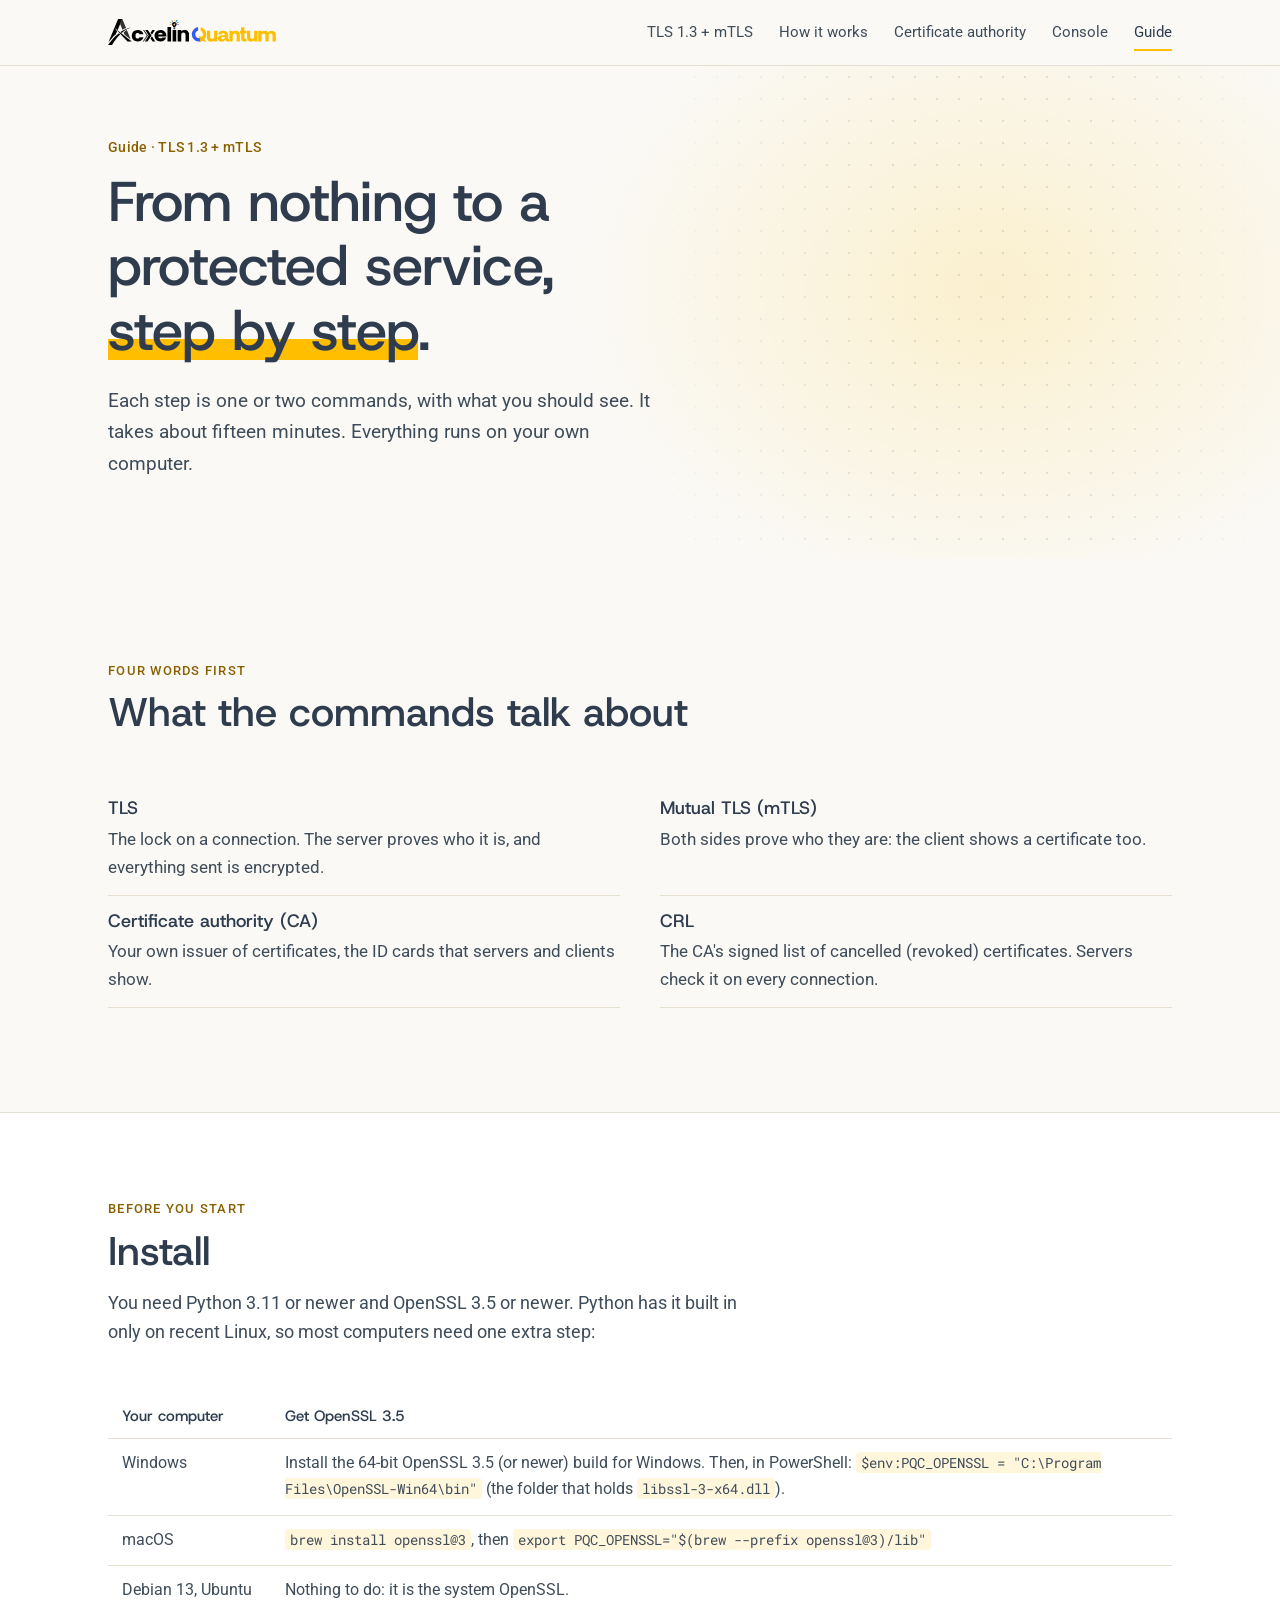
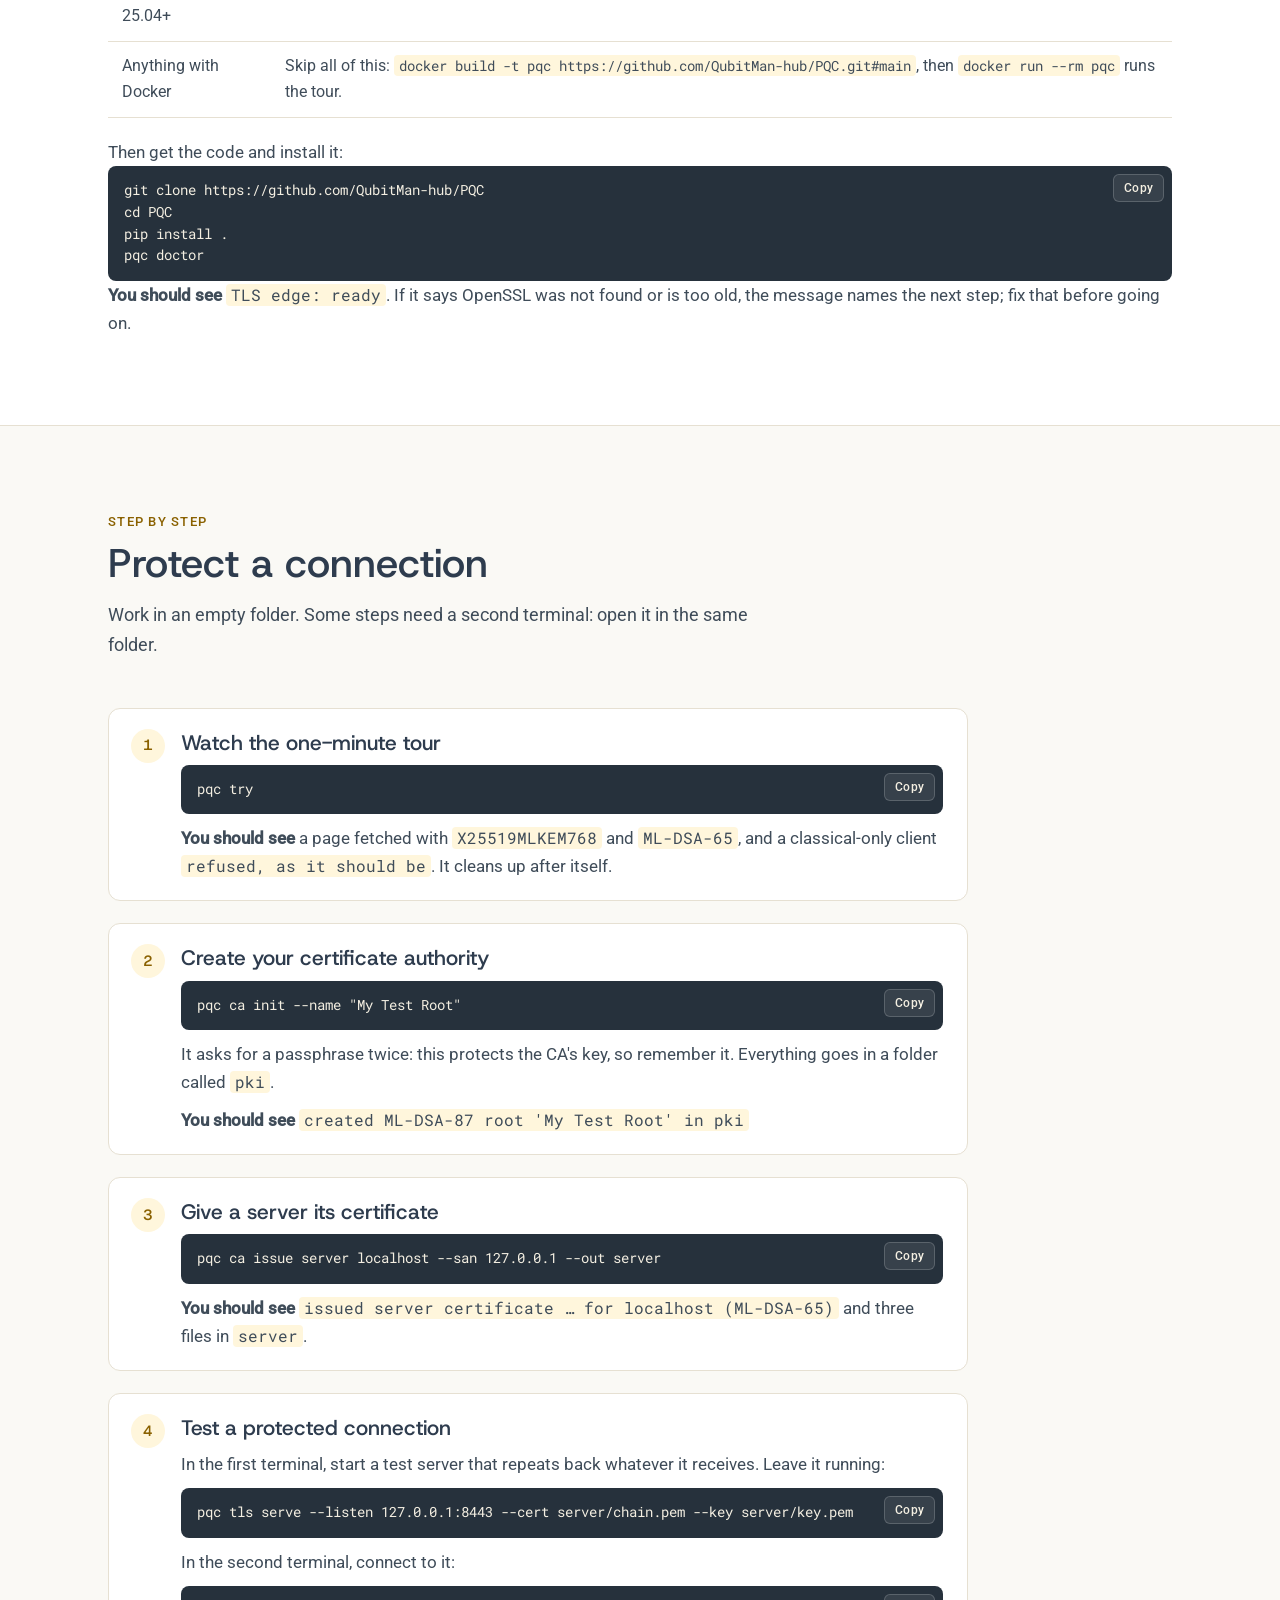
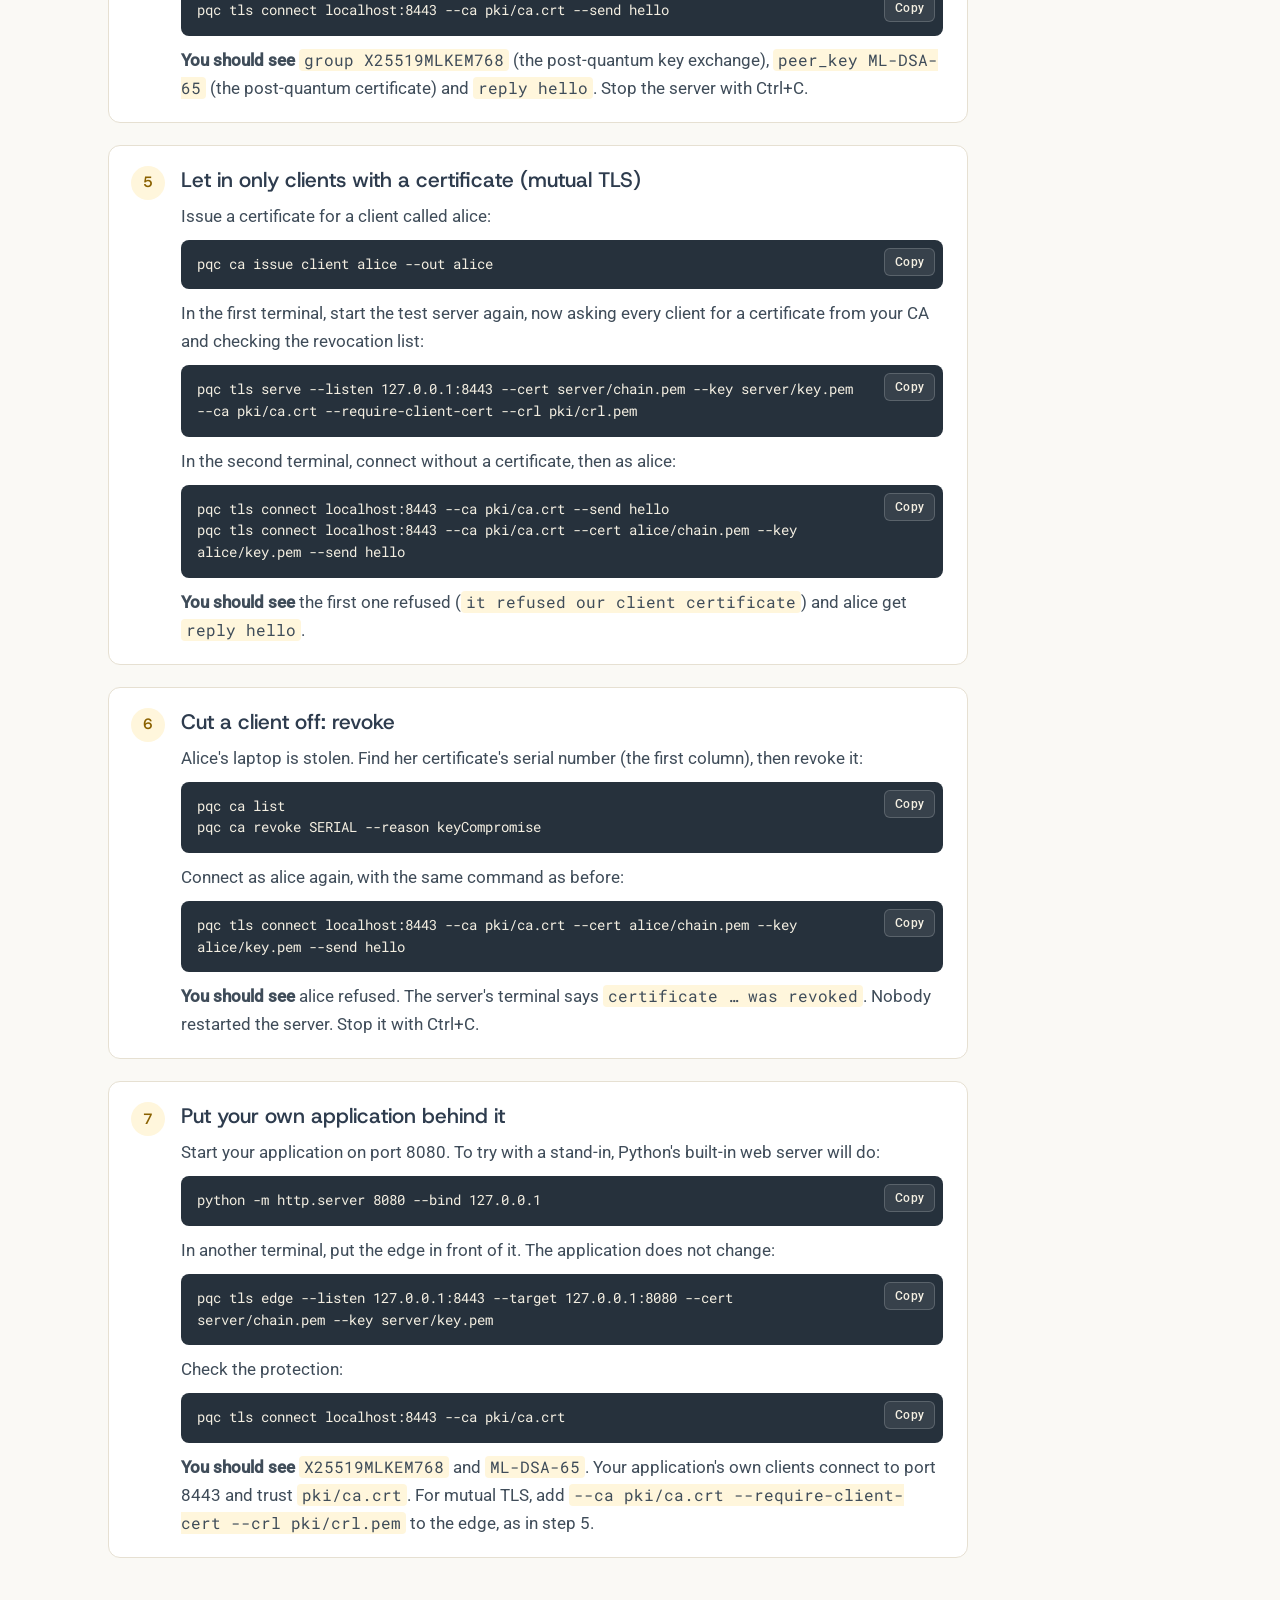
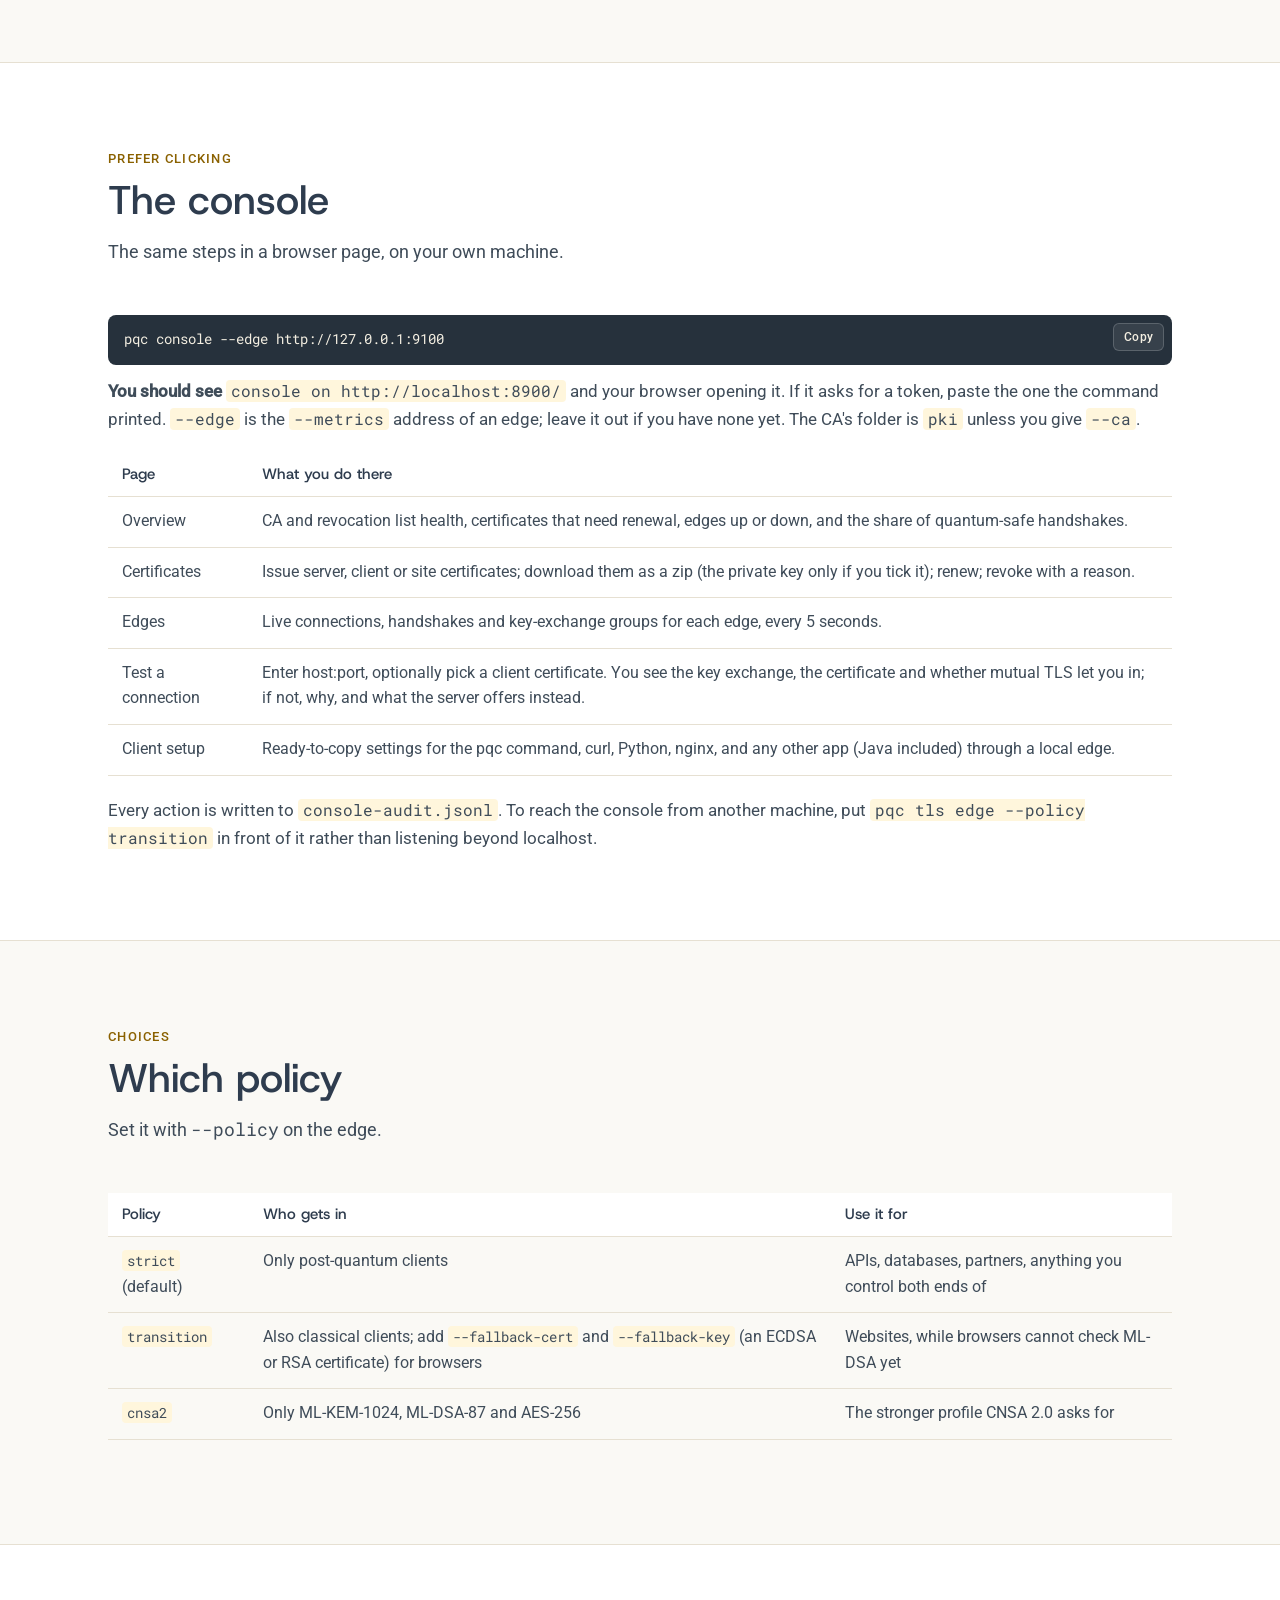
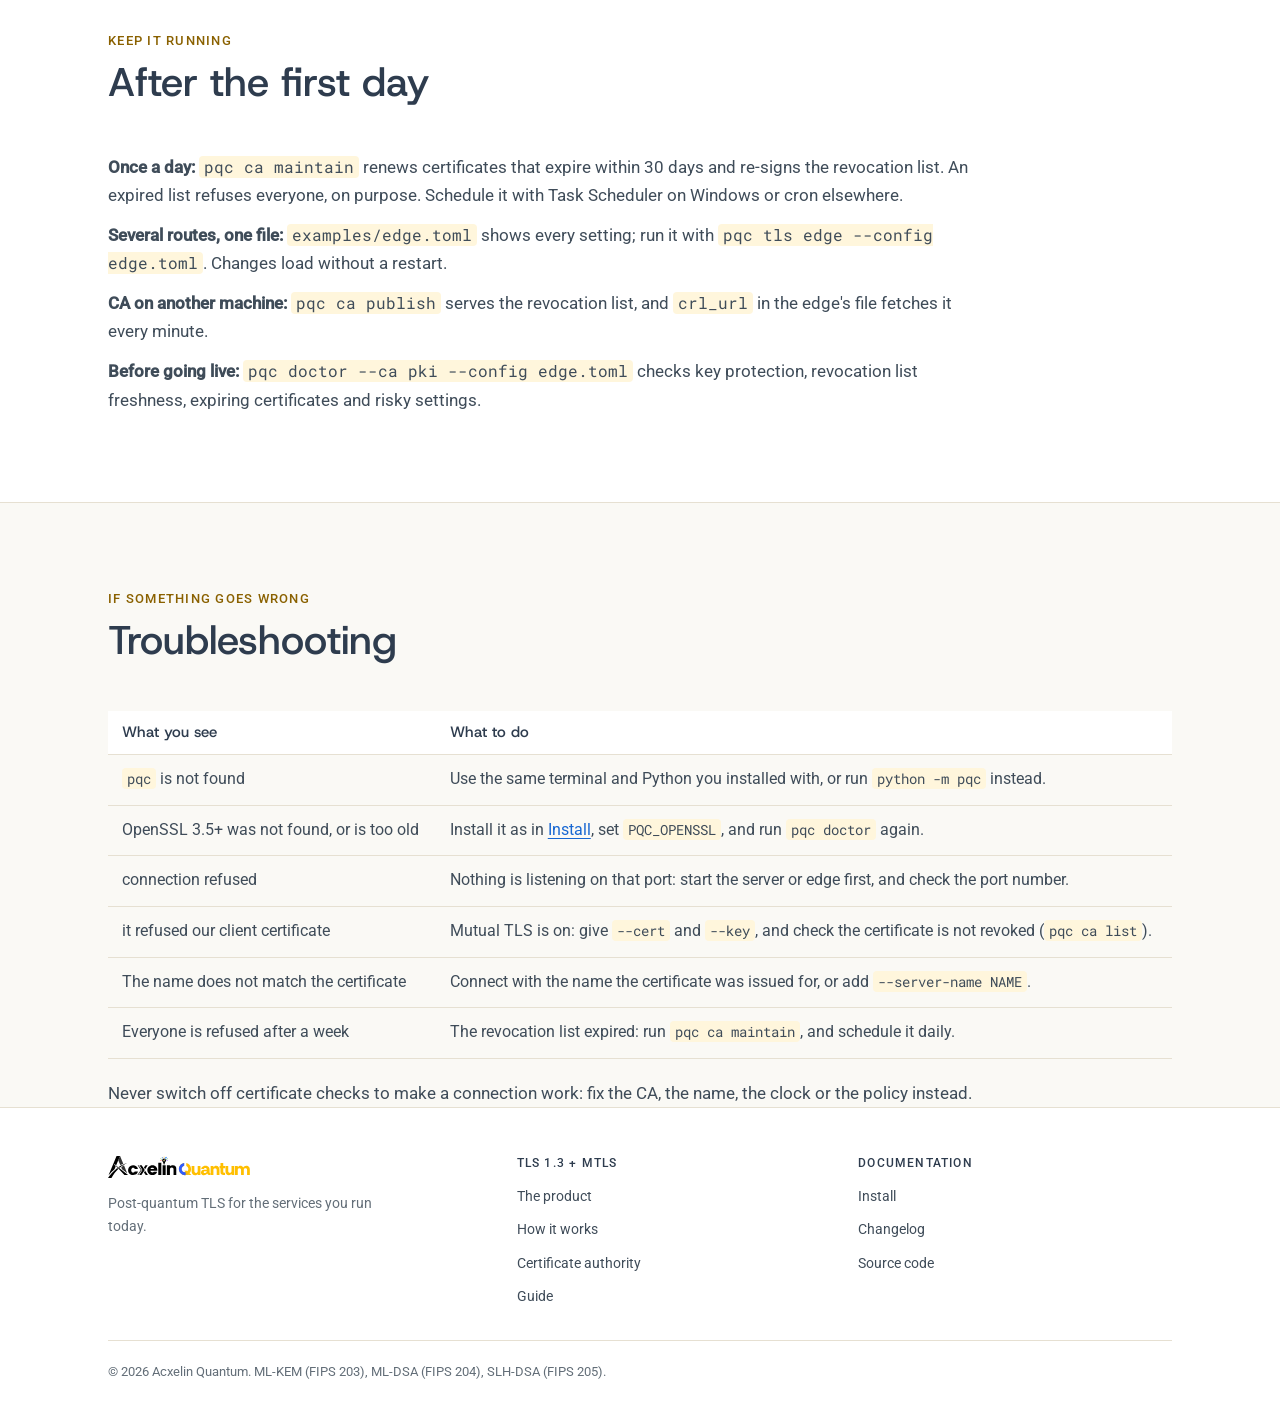
==== commit a50bc44b: "Console: issue, download, renew and revoke certificates, watch edges, and test connections in the br" ====
--- a/site/manual.html
+++ b/site/manual.html
@@ -22,6 +22,7 @@
       <a href="index.html#tls">TLS 1.3 + mTLS</a>
       <a href="index.html#how">How it works</a>
       <a href="index.html#ca">Certificate authority</a>
+      <a href="index.html#console">Console</a>
       <a href="manual.html" aria-current="page">Guide</a>
     </nav>
     <button class="menu" type="button" aria-expanded="false" aria-controls="nav"><span></span>Menu</button>
@@ -143,7 +144,28 @@
     </div>
   </section>
 
-  <section id="choose" class="alt">
+  <section id="console" class="alt">
+    <div class="wrap">
+      <div class="intro">
+        <p class="kicker">Prefer clicking</p>
+        <h2>The console</h2>
+        <p>The same steps in a browser page, on your own machine.</p>
+      </div>
+      <pre>pqc console --edge http://127.0.0.1:9100</pre>
+      <p class="fine"><b>You should see</b> <code>console on http://localhost:8900/</code> and your browser opening it. If it asks for a token, paste the one the command printed. <code>--edge</code> is the <code>--metrics</code> address of an edge; leave it out if you have none yet. The CA's folder is <code>pki</code> unless you give <code>--ca</code>.</p>
+      <table class="plain">
+        <tr><th>Page</th><th>What you do there</th></tr>
+        <tr><td>Overview</td><td>CA and revocation list health, certificates that need renewal, edges up or down, and the share of quantum-safe handshakes.</td></tr>
+        <tr><td>Certificates</td><td>Issue server, client or site certificates; download them as a zip (the private key only if you tick it); renew; revoke with a reason.</td></tr>
+        <tr><td>Edges</td><td>Live connections, handshakes and key-exchange groups for each edge, every 5 seconds.</td></tr>
+        <tr><td>Test a connection</td><td>Enter host:port, optionally pick a client certificate. You see the key exchange, the certificate and whether mutual TLS let you in; if not, why, and what the server offers instead.</td></tr>
+        <tr><td>Client setup</td><td>Ready-to-copy settings for the pqc command, curl, Python, nginx, and any other app (Java included) through a local edge.</td></tr>
+      </table>
+      <p class="fine">Every action is written to <code>console-audit.jsonl</code>. To reach the console from another machine, put <code>pqc tls edge --policy transition</code> in front of it rather than listening beyond localhost.</p>
+    </div>
+  </section>
+
+  <section id="choose">
     <div class="wrap">
       <div class="intro">
         <p class="kicker">Choices</p>
@@ -159,7 +181,7 @@
     </div>
   </section>
 
-  <section id="run">
+  <section id="run" class="alt">
     <div class="wrap">
       <div class="intro">
         <p class="kicker">Keep it running</p>
@@ -174,7 +196,7 @@
     </div>
   </section>
 
-  <section id="trouble" class="alt">
+  <section id="trouble">
     <div class="wrap">
       <div class="intro">
         <p class="kicker">If something goes wrong</p>
--- a/site/style.css
+++ b/site/style.css
@@ -318,3 +318,7 @@
   .plain { display: block; overflow-x: auto; }
 }
 .plain code, .fine code, .tick code, .steps p code, .words code { font: 0.92em var(--mono); background: var(--amber-wash); padding: 1px 5px; border-radius: 4px; }
+.shot { margin: 28px 0 0; border: 1px solid var(--rule); border-radius: 12px; overflow: hidden; box-shadow: 0 10px 30px rgba(46, 60, 78, .12); }
+.shot img { width: 100%; height: auto; }
+#console .plain { margin-top: 20px; }
+#console pre { margin-bottom: 12px; }
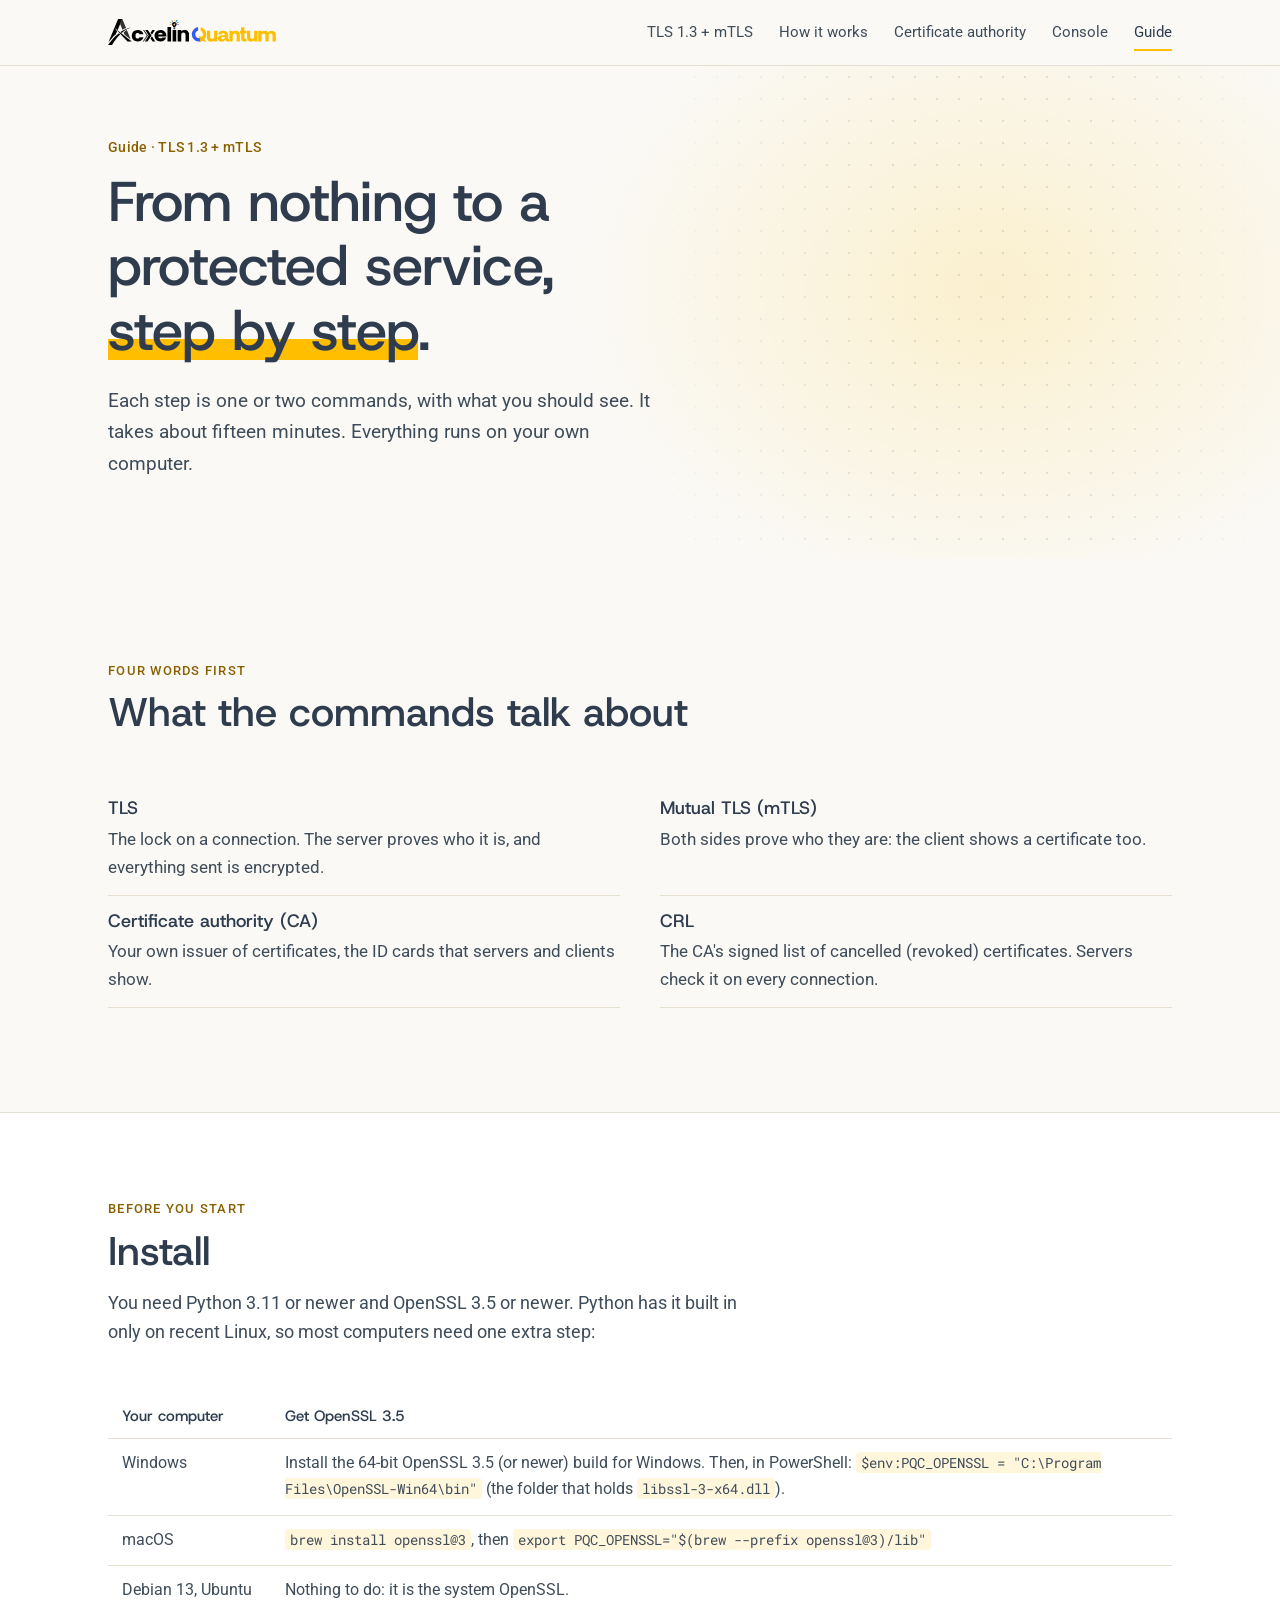
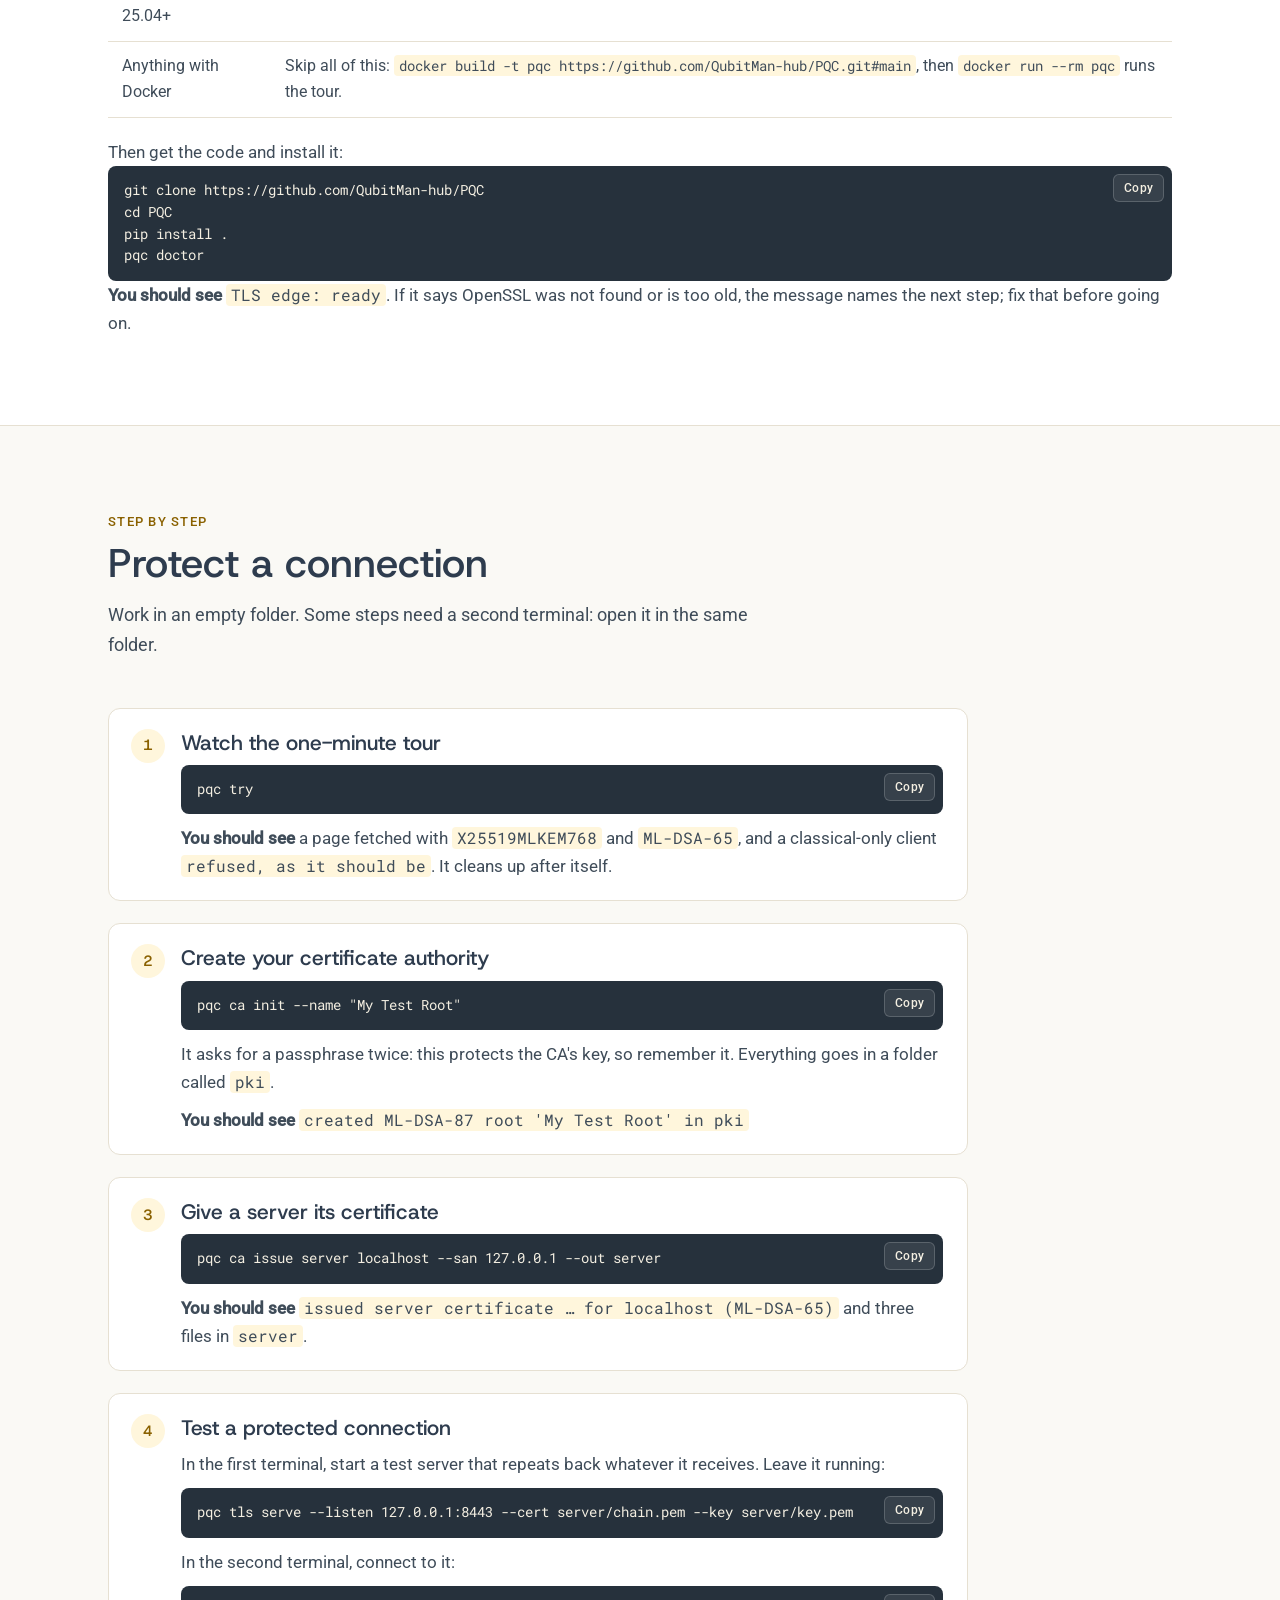
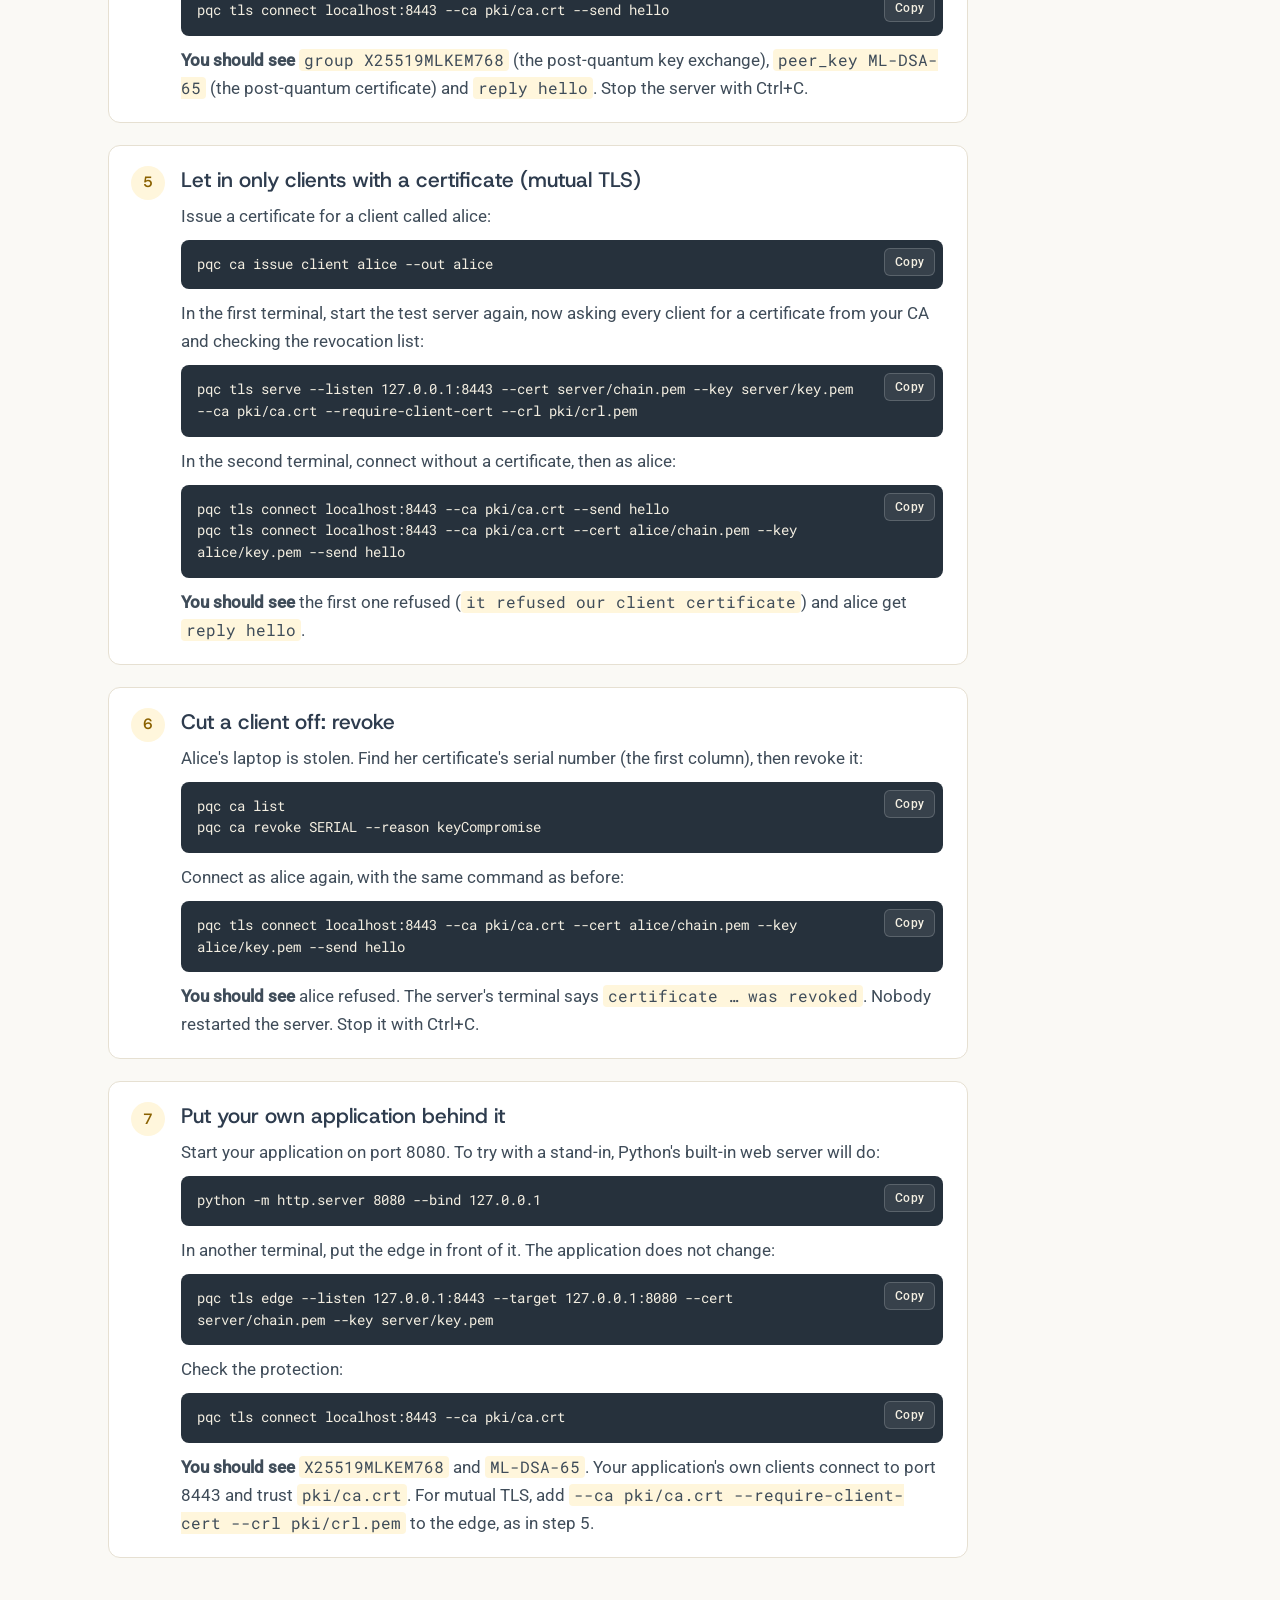
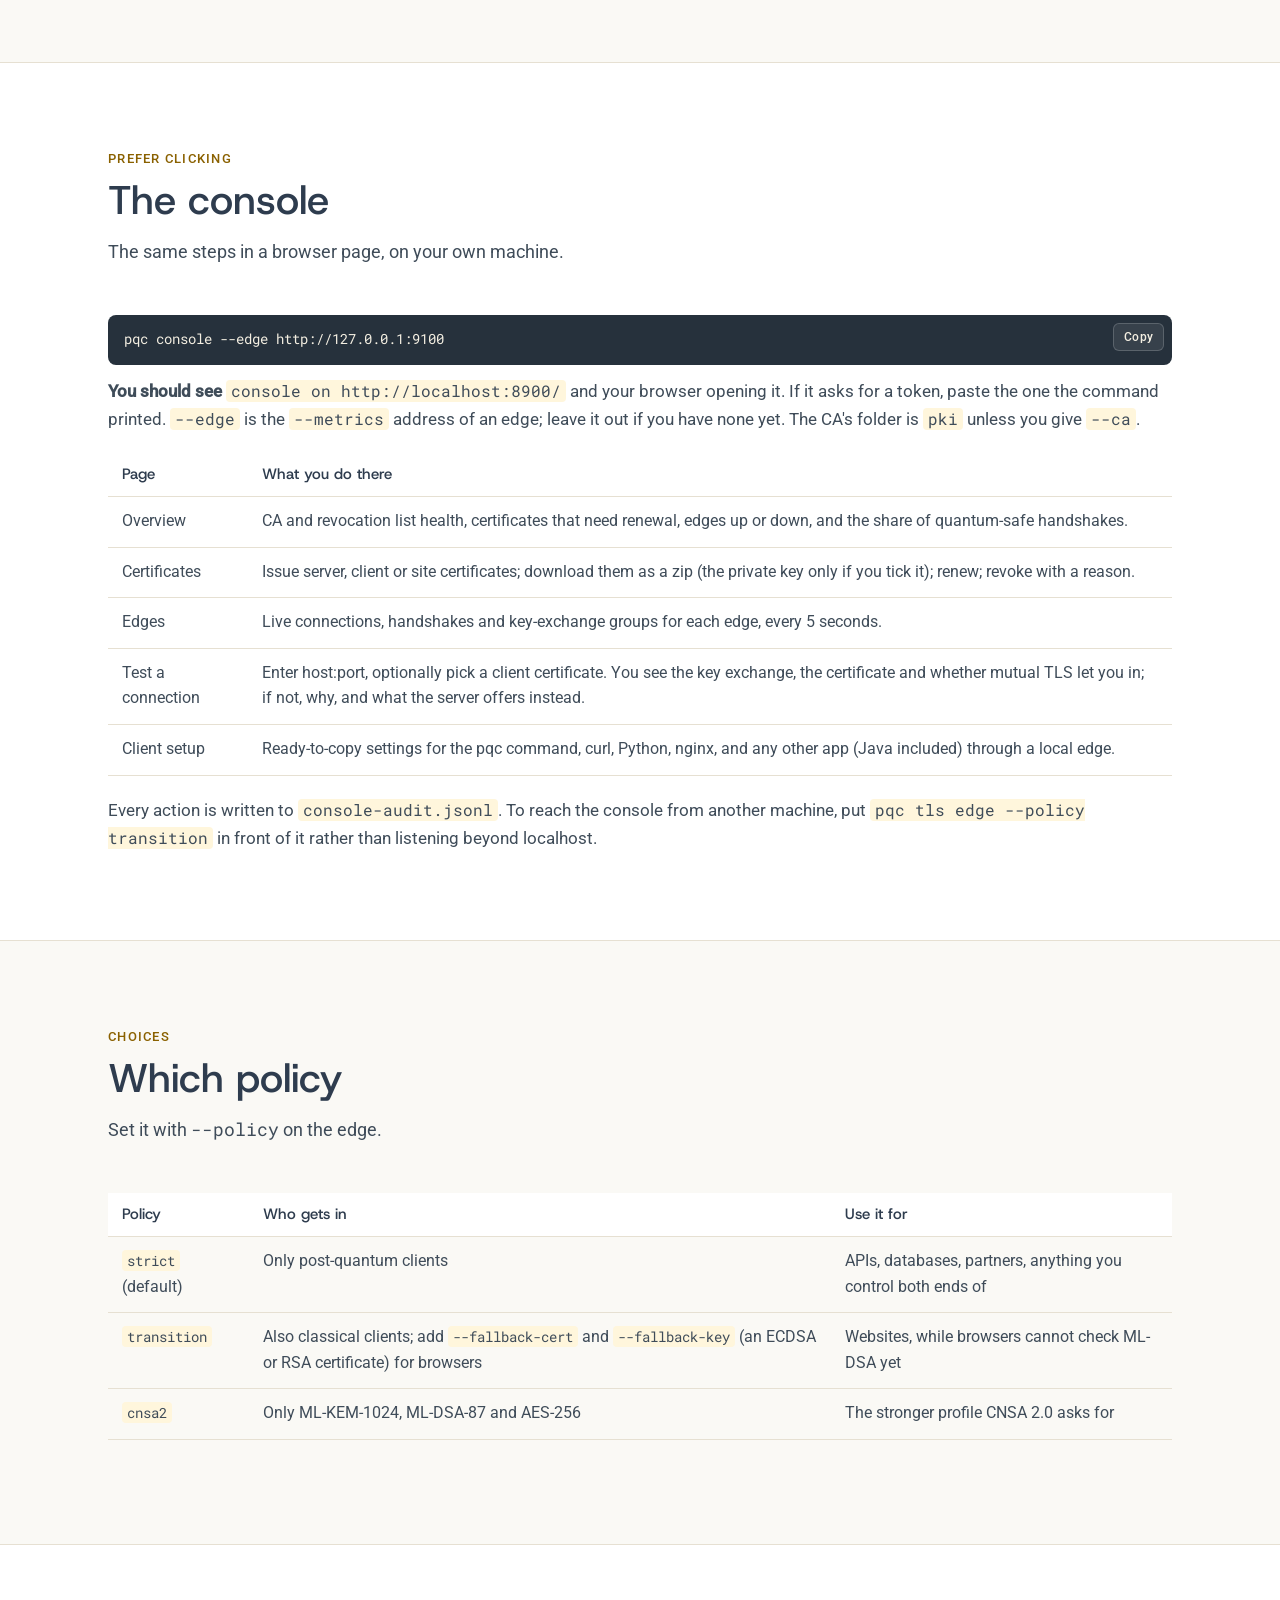
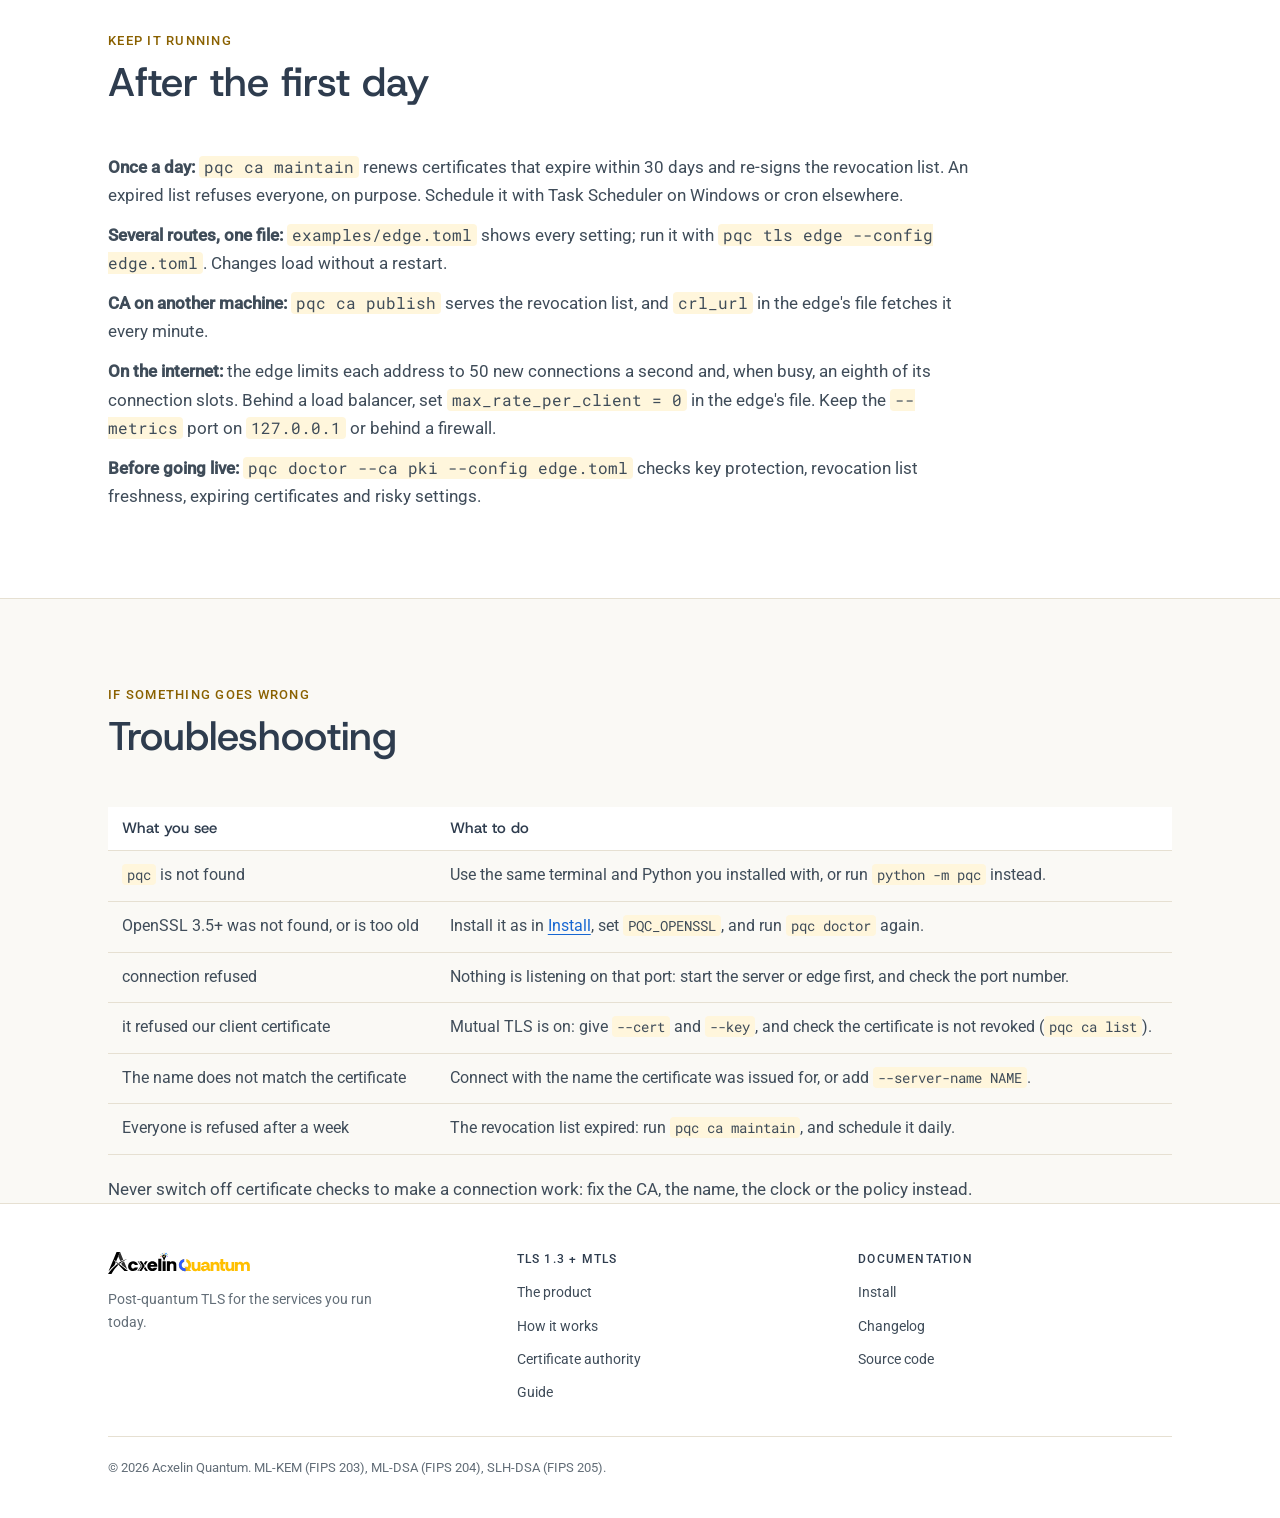
==== commit 473780d3: "Edge on the internet: per-address rate and slot limits, quiet floods, metrics warning Testing an int" ====
--- a/site/manual.html
+++ b/site/manual.html
@@ -191,6 +191,7 @@
         <li><b>Once a day:</b> <code>pqc ca maintain</code> renews certificates that expire within 30 days and re-signs the revocation list. An expired list refuses everyone, on purpose. Schedule it with Task Scheduler on Windows or cron elsewhere.</li>
         <li><b>Several routes, one file:</b> <code>examples/edge.toml</code> shows every setting; run it with <code>pqc tls edge --config edge.toml</code>. Changes load without a restart.</li>
         <li><b>CA on another machine:</b> <code>pqc ca publish</code> serves the revocation list, and <code>crl_url</code> in the edge's file fetches it every minute.</li>
+        <li><b>On the internet:</b> the edge limits each address to 50 new connections a second and, when busy, an eighth of its connection slots. Behind a load balancer, set <code>max_rate_per_client = 0</code> in the edge's file. Keep the <code>--metrics</code> port on <code>127.0.0.1</code> or behind a firewall.</li>
         <li><b>Before going live:</b> <code>pqc doctor --ca pki --config edge.toml</code> checks key protection, revocation list freshness, expiring certificates and risky settings.</li>
       </ul>
     </div>
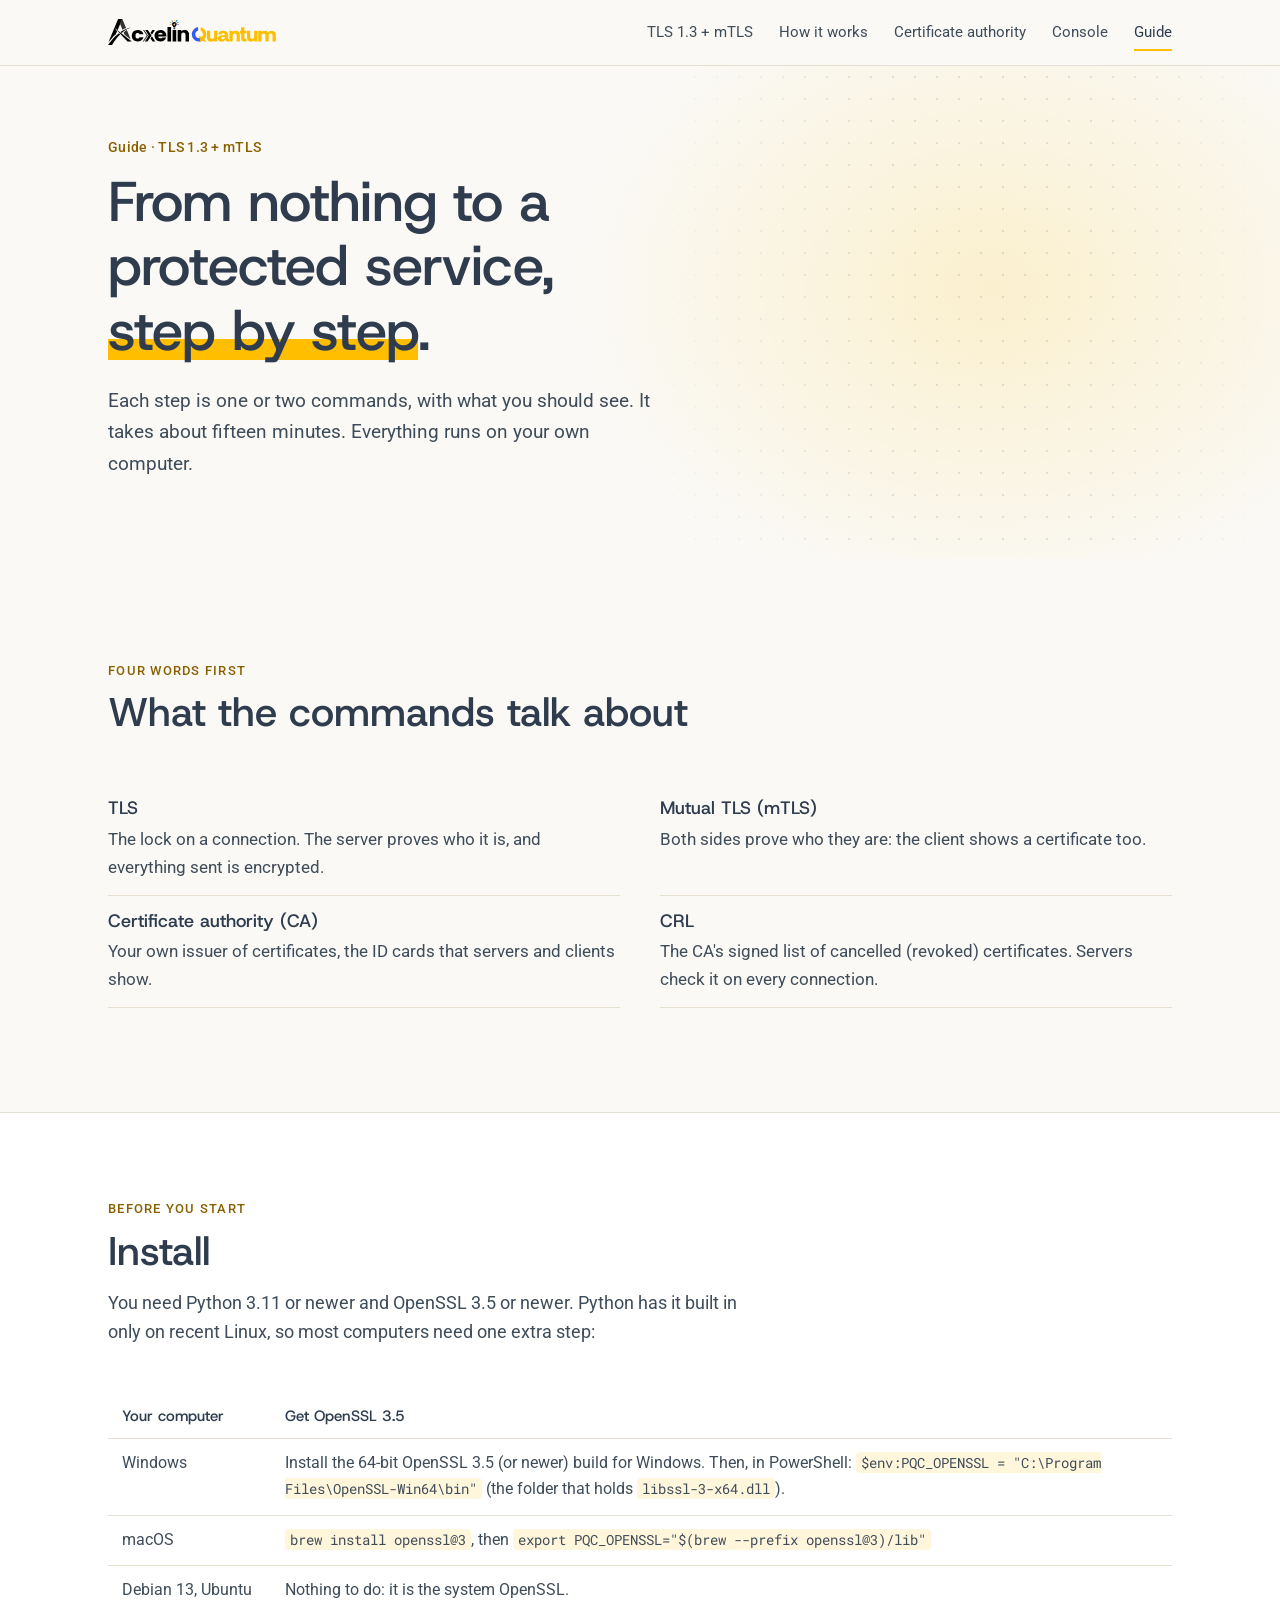
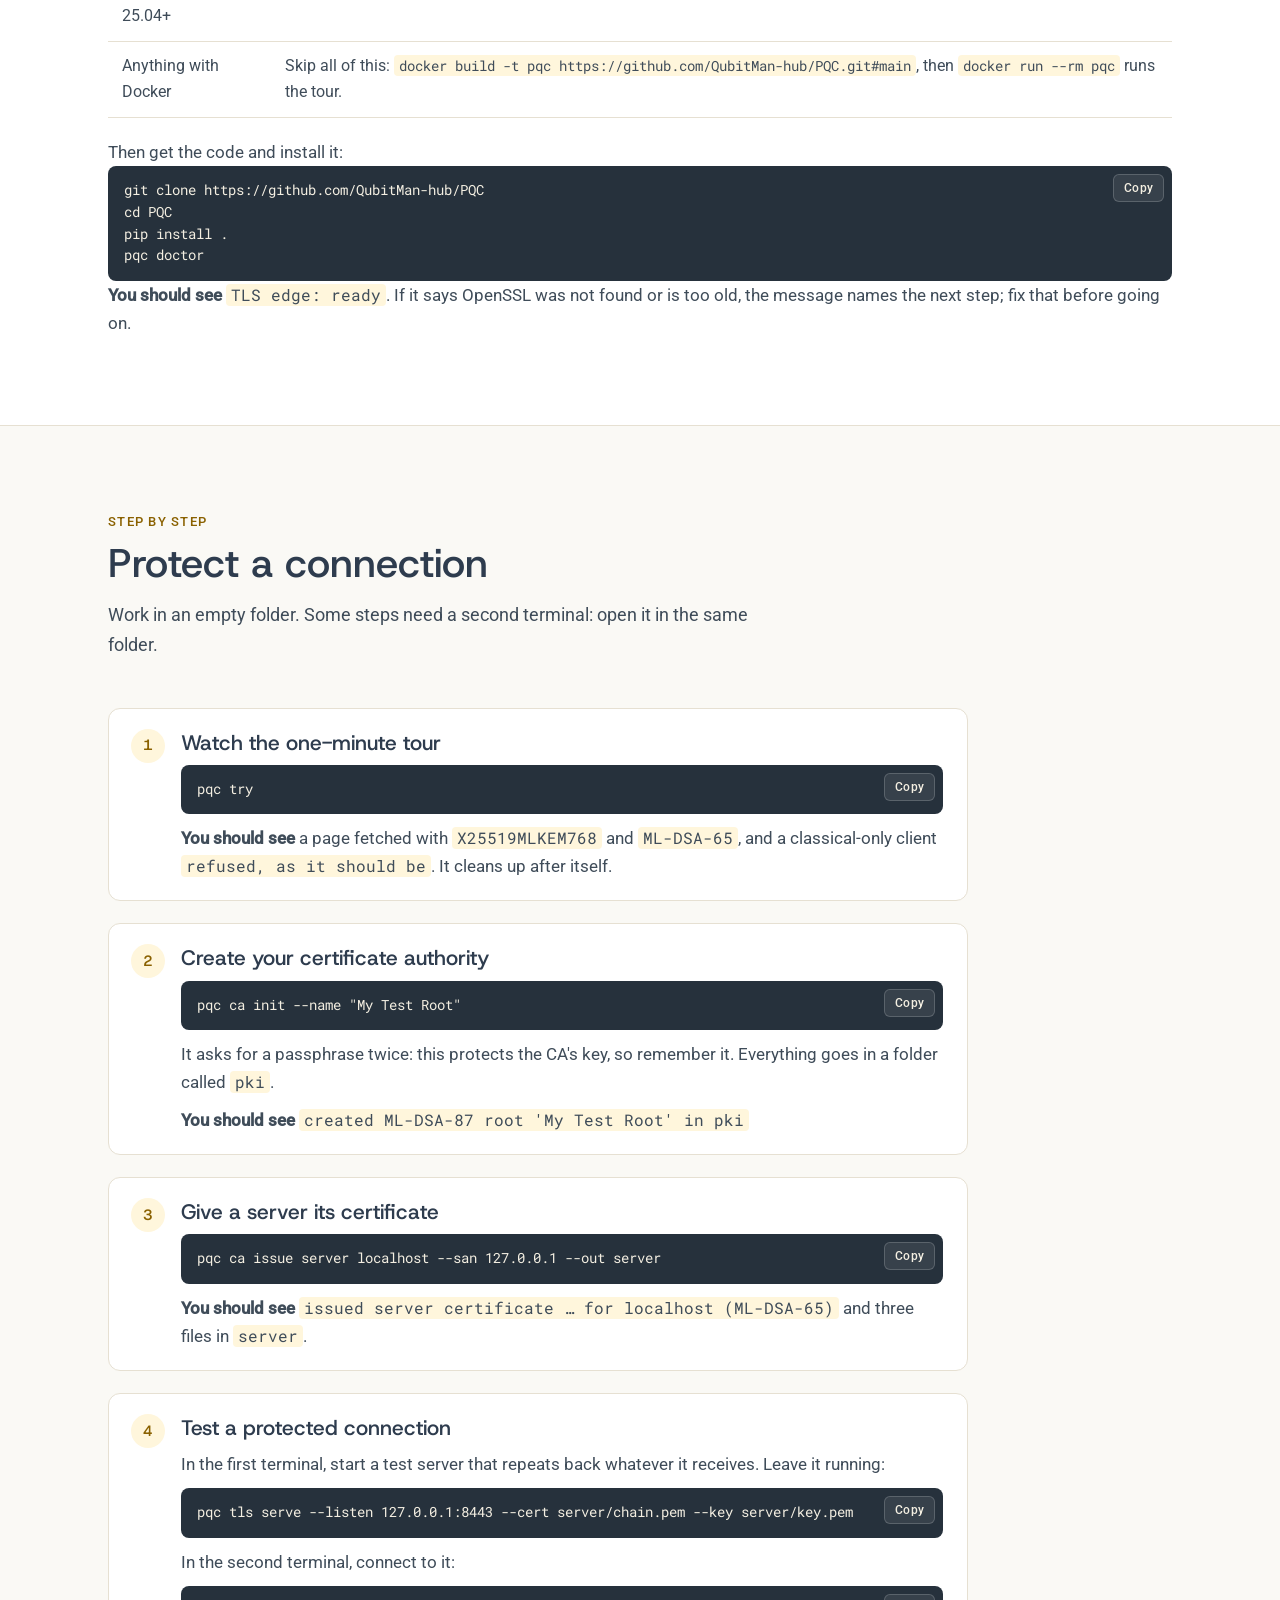
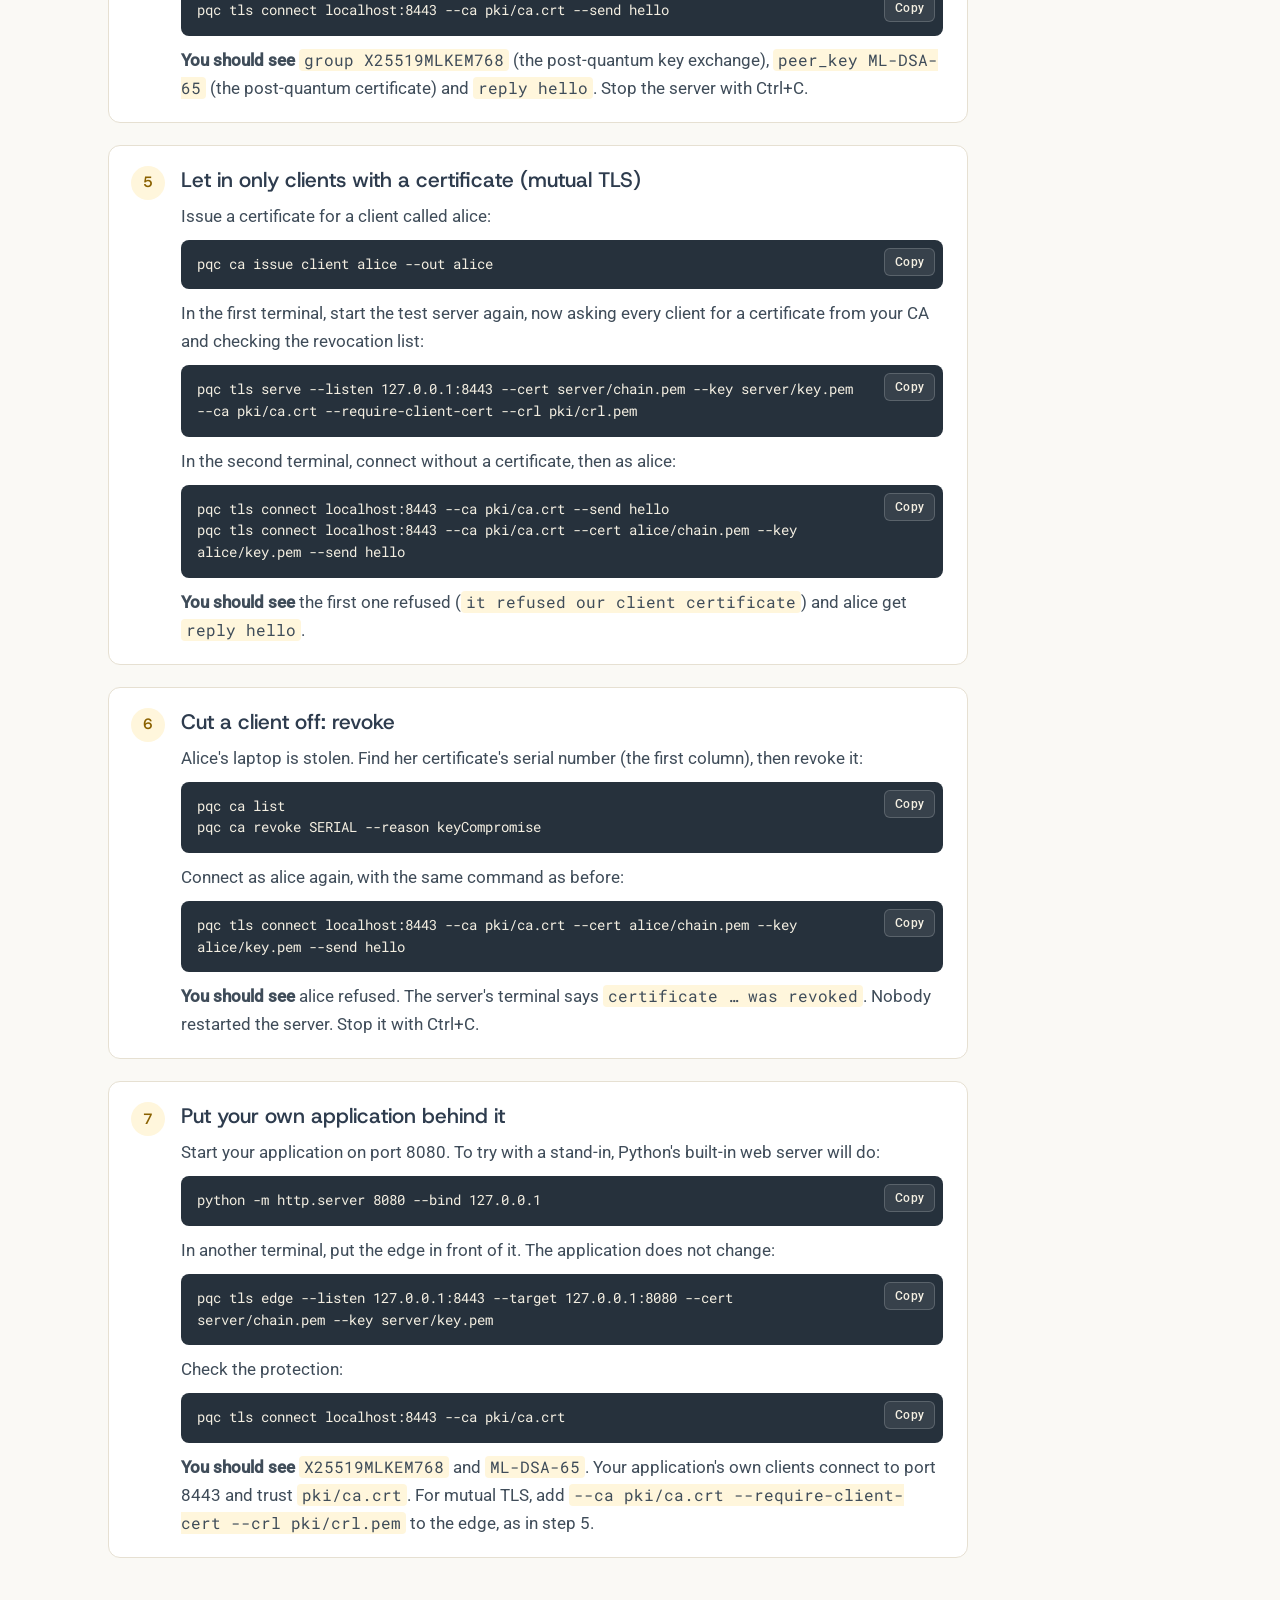
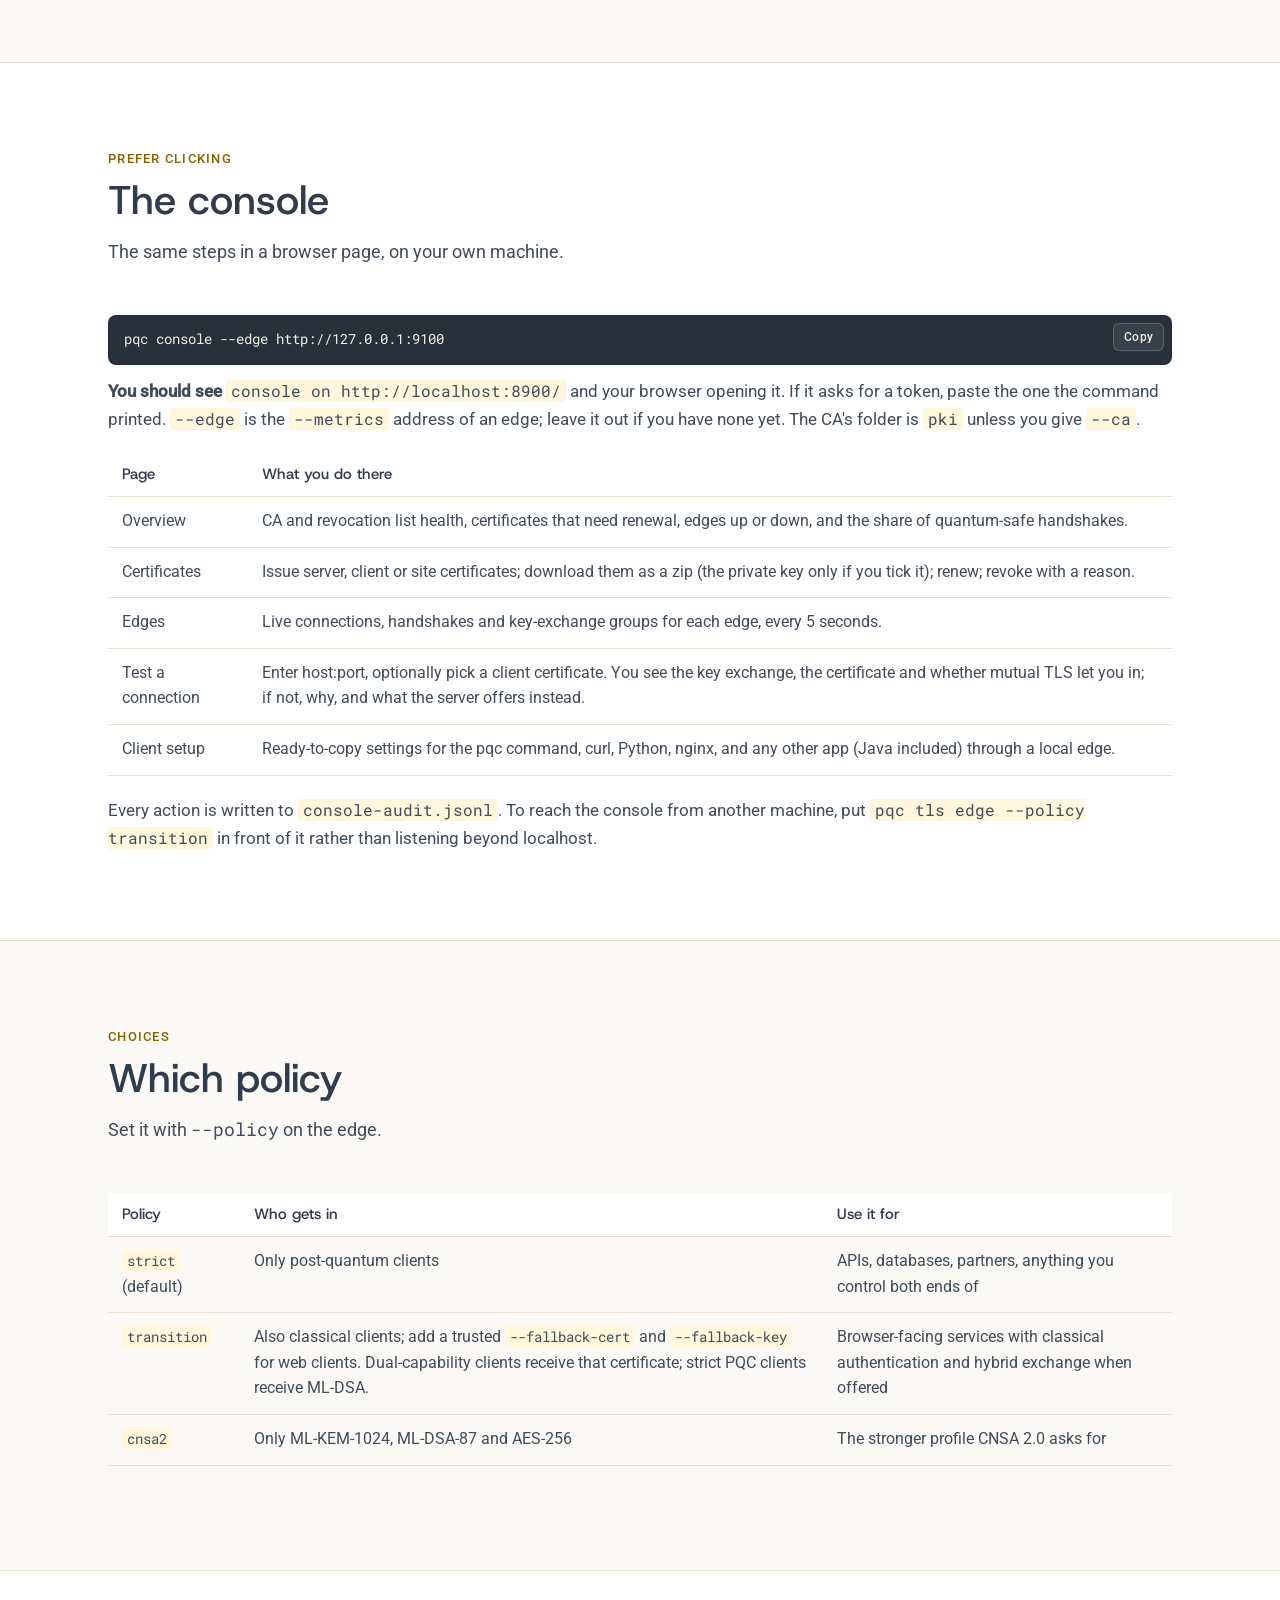
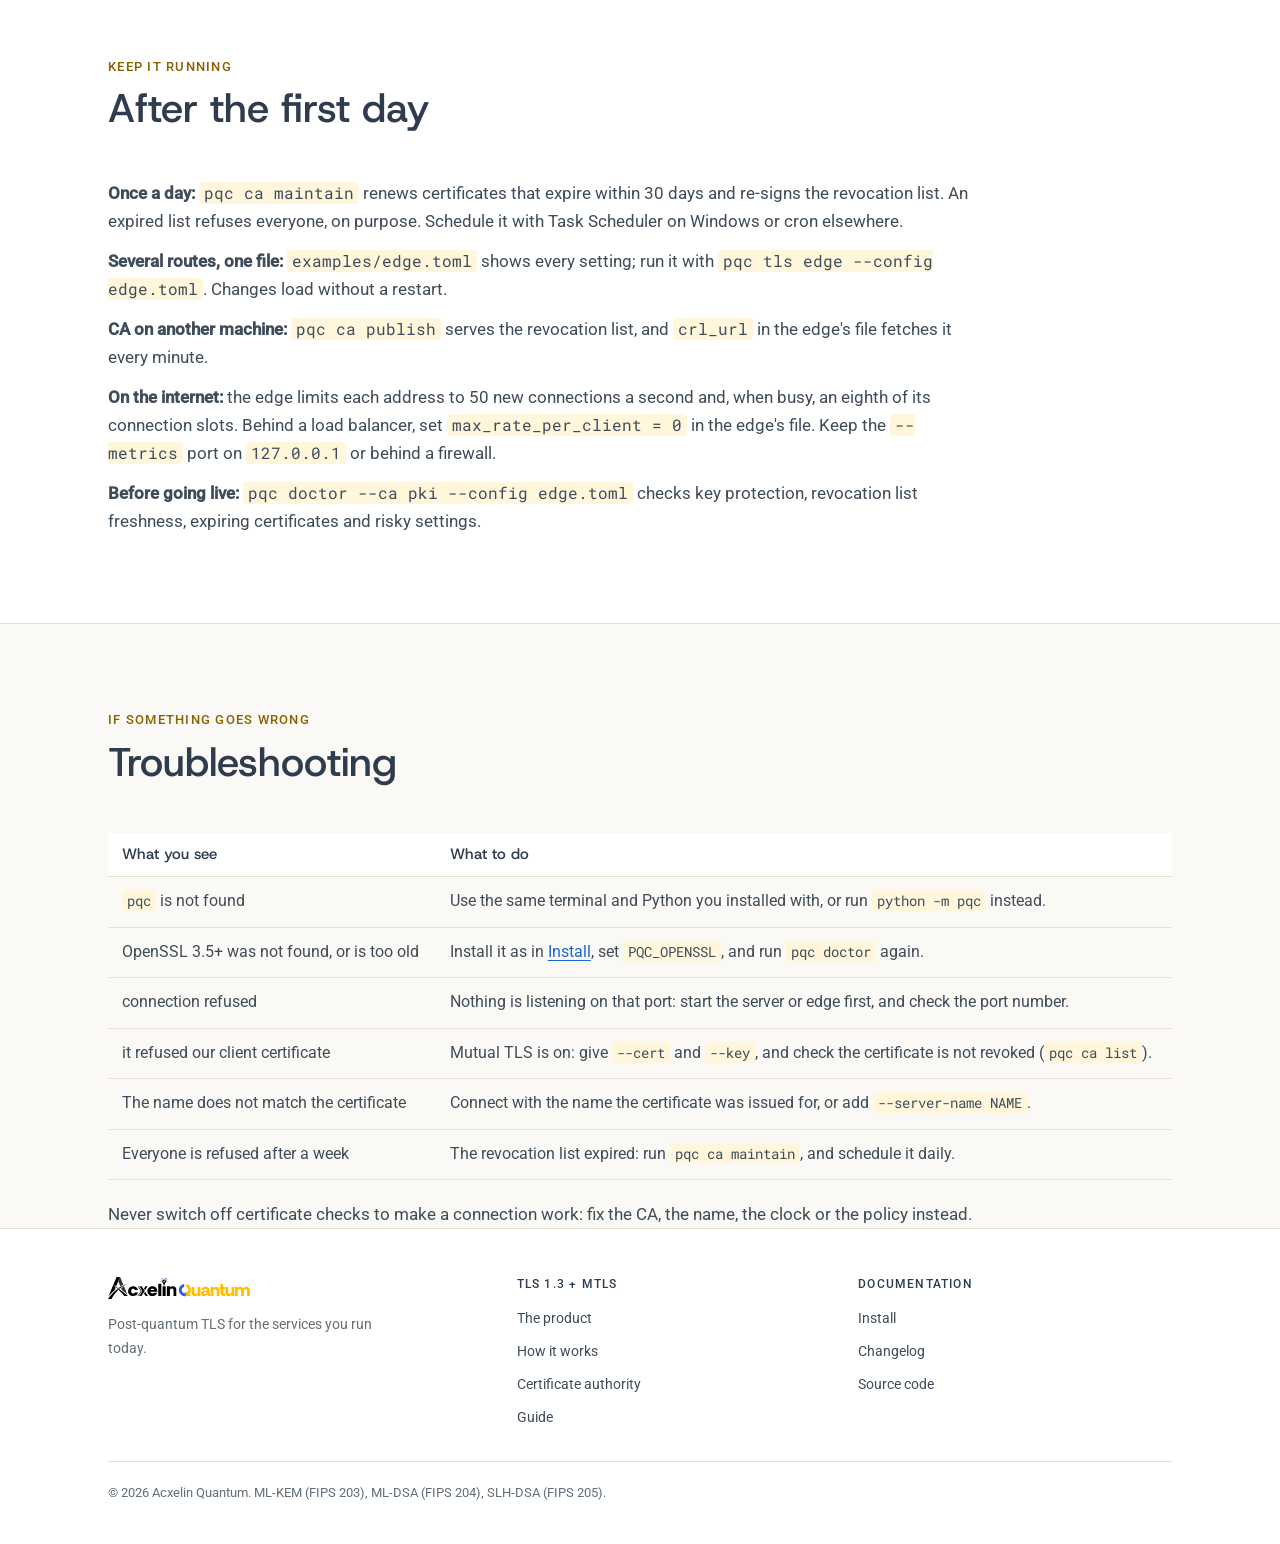
==== commit 004ed9d8: "fix: harden PQC TLS, revocation and certificate issuance Prevent CRL rollback and invalid ACME issua" ====
--- a/site/manual.html
+++ b/site/manual.html
@@ -175,7 +175,7 @@
       <table class="plain">
         <tr><th>Policy</th><th>Who gets in</th><th>Use it for</th></tr>
         <tr><td><code>strict</code> (default)</td><td>Only post-quantum clients</td><td>APIs, databases, partners, anything you control both ends of</td></tr>
-        <tr><td><code>transition</code></td><td>Also classical clients; add <code>--fallback-cert</code> and <code>--fallback-key</code> (an ECDSA or RSA certificate) for browsers</td><td>Websites, while browsers cannot check ML-DSA yet</td></tr>
+        <tr><td><code>transition</code></td><td>Also classical clients; add a trusted <code>--fallback-cert</code> and <code>--fallback-key</code> for web clients. Dual-capability clients receive that certificate; strict PQC clients receive ML-DSA.</td><td>Browser-facing services with classical authentication and hybrid exchange when offered</td></tr>
         <tr><td><code>cnsa2</code></td><td>Only ML-KEM-1024, ML-DSA-87 and AES-256</td><td>The stronger profile CNSA 2.0 asks for</td></tr>
       </table>
     </div>
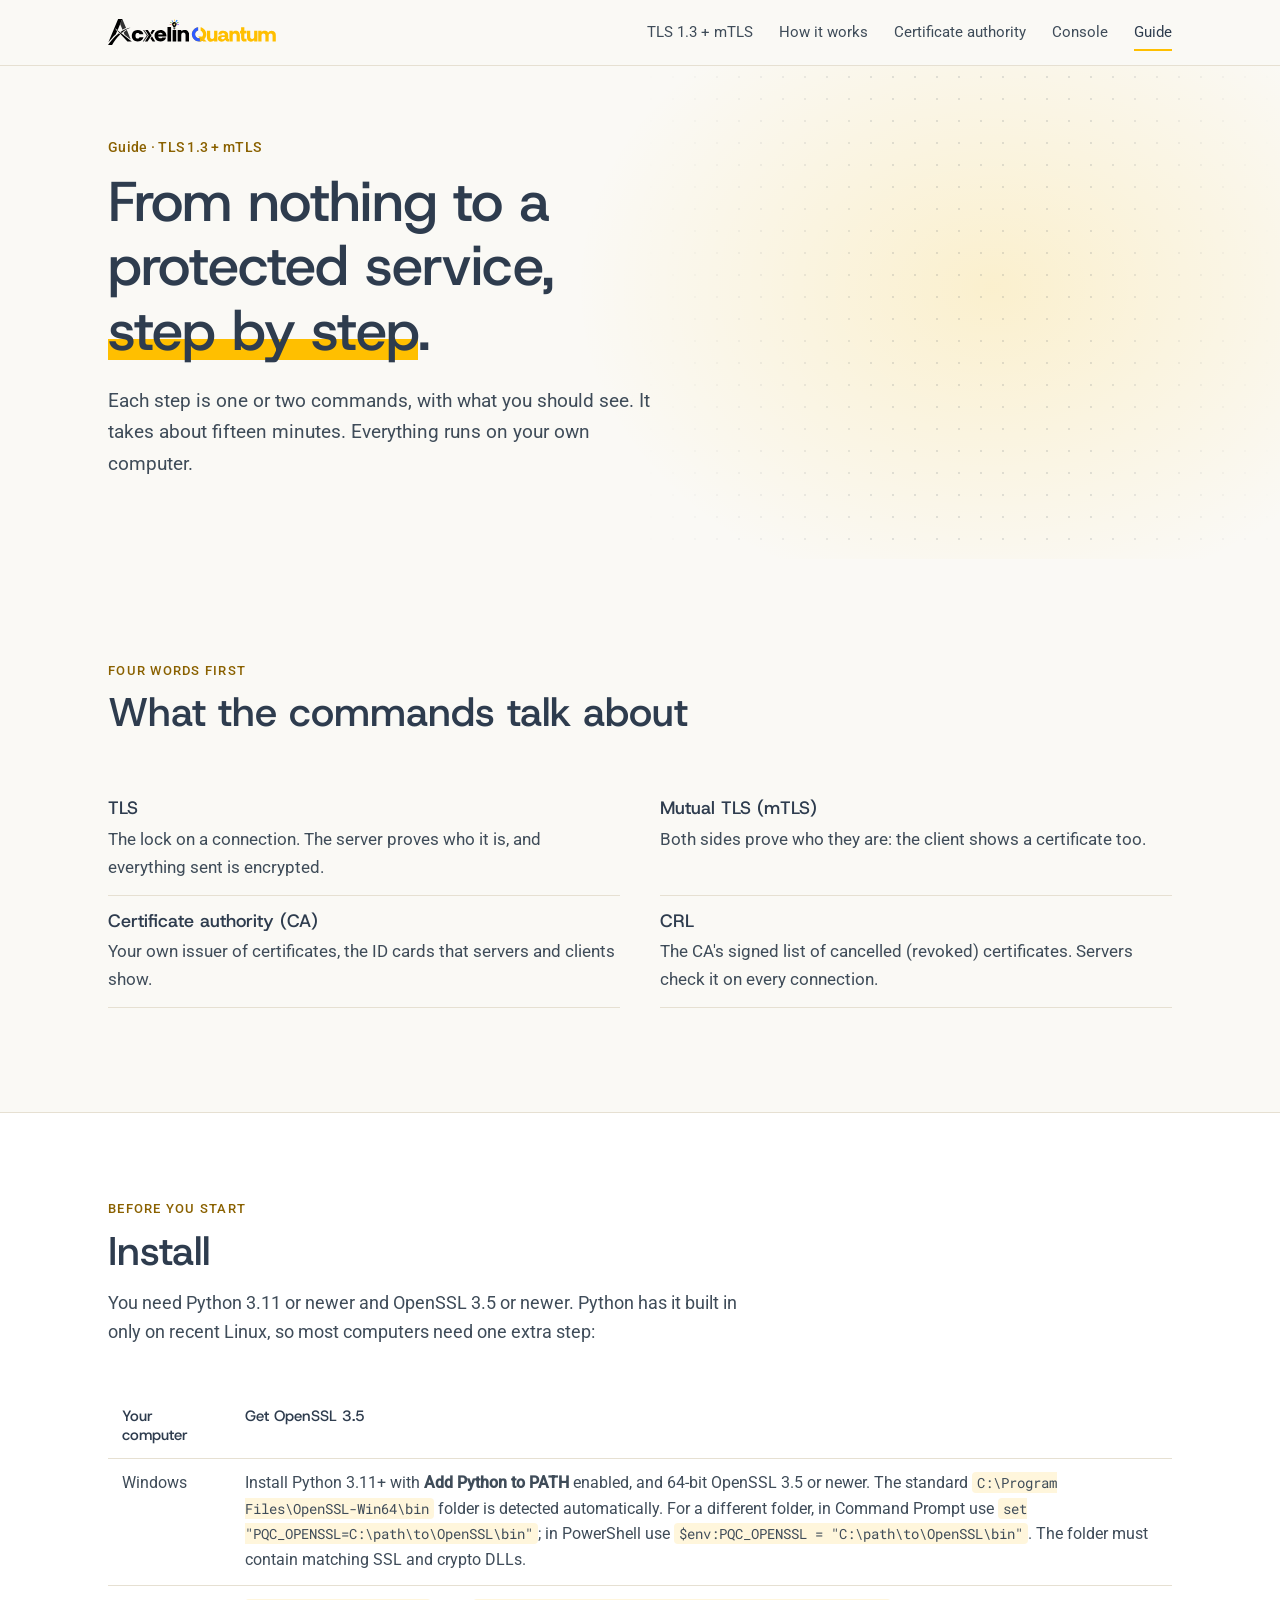
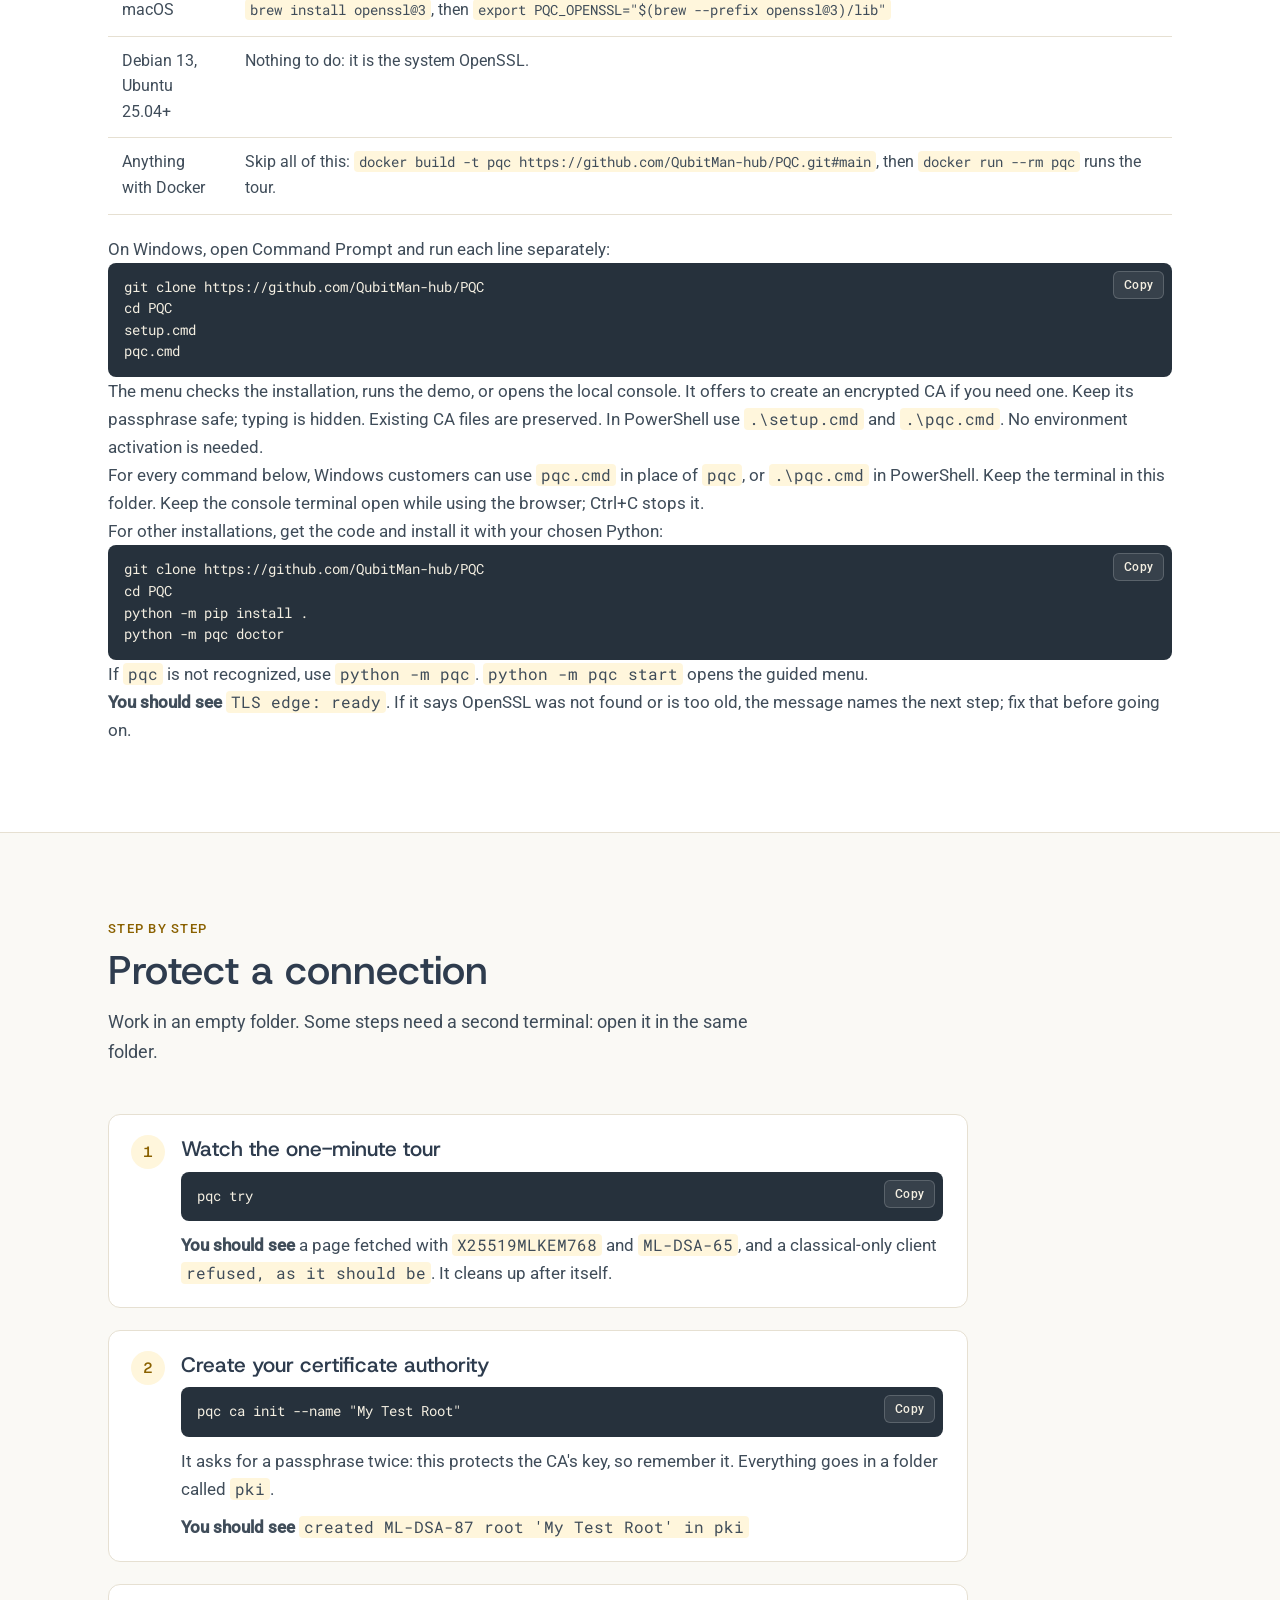
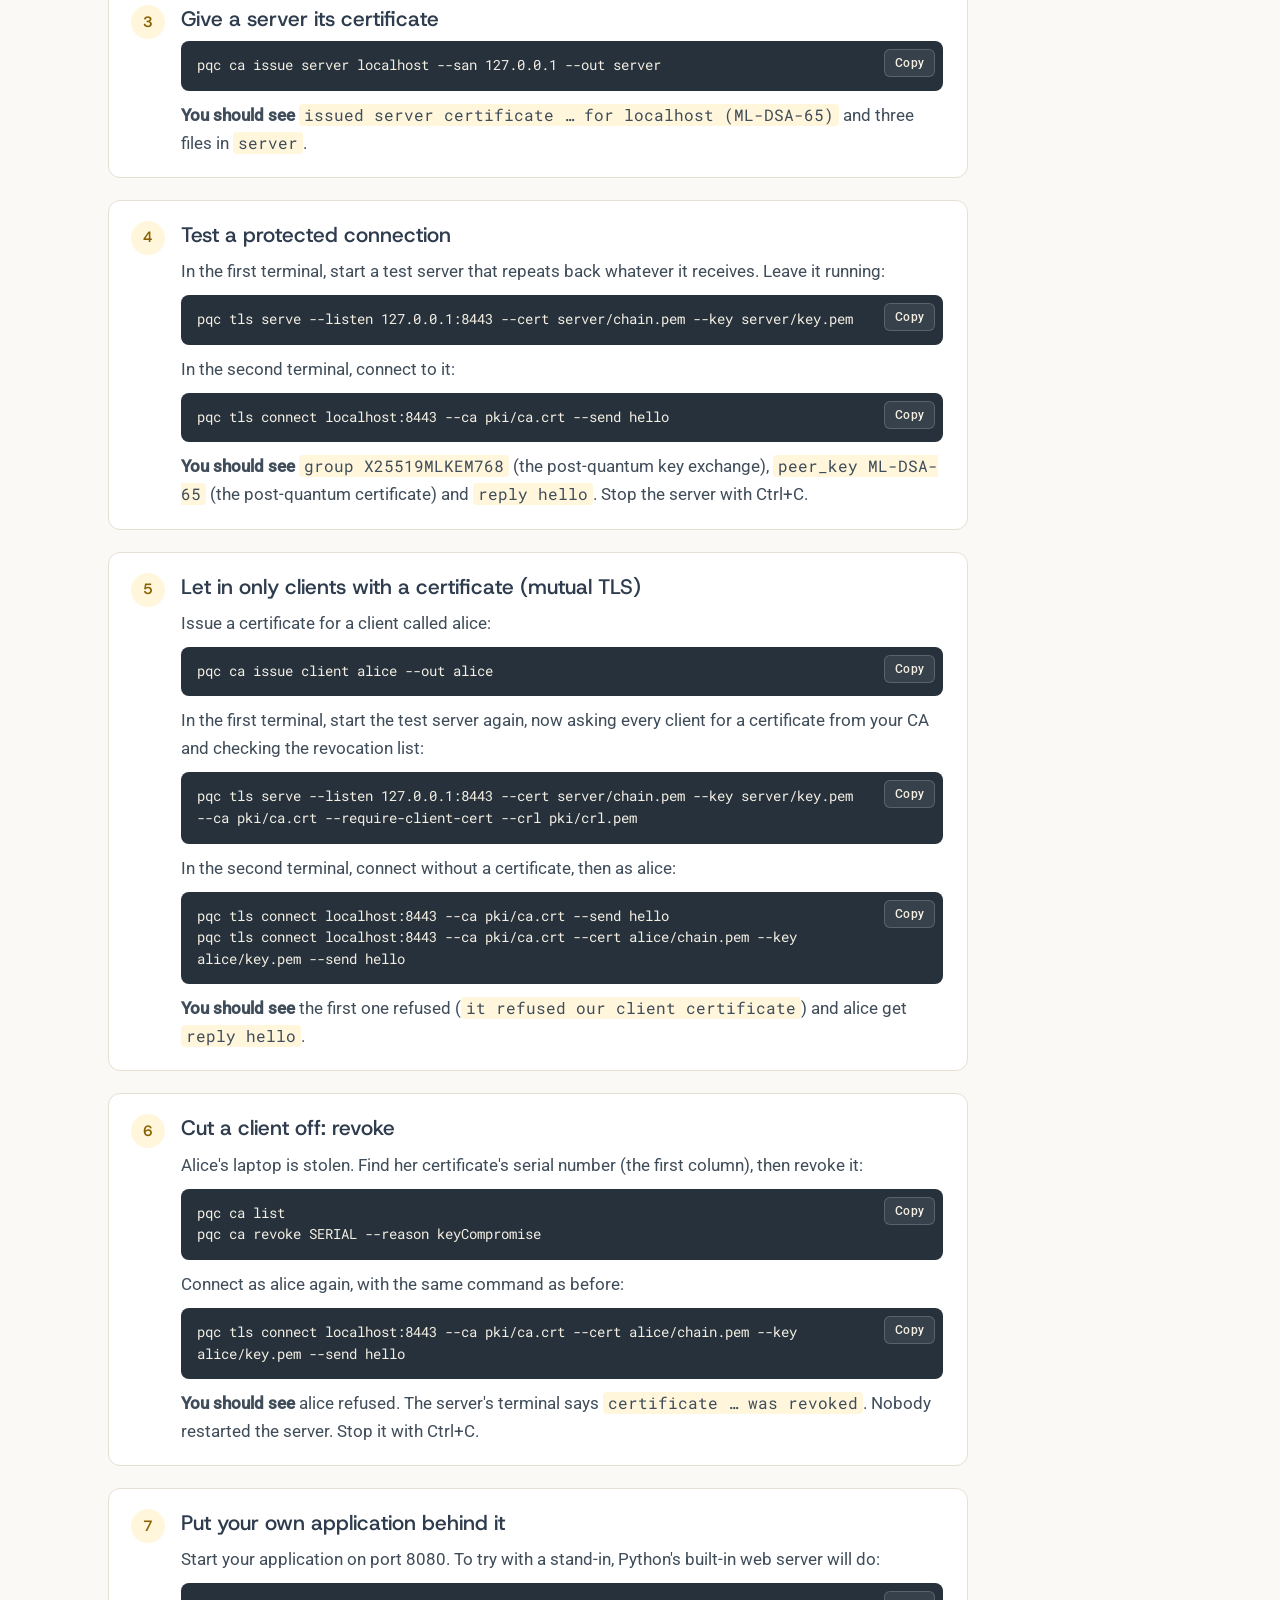
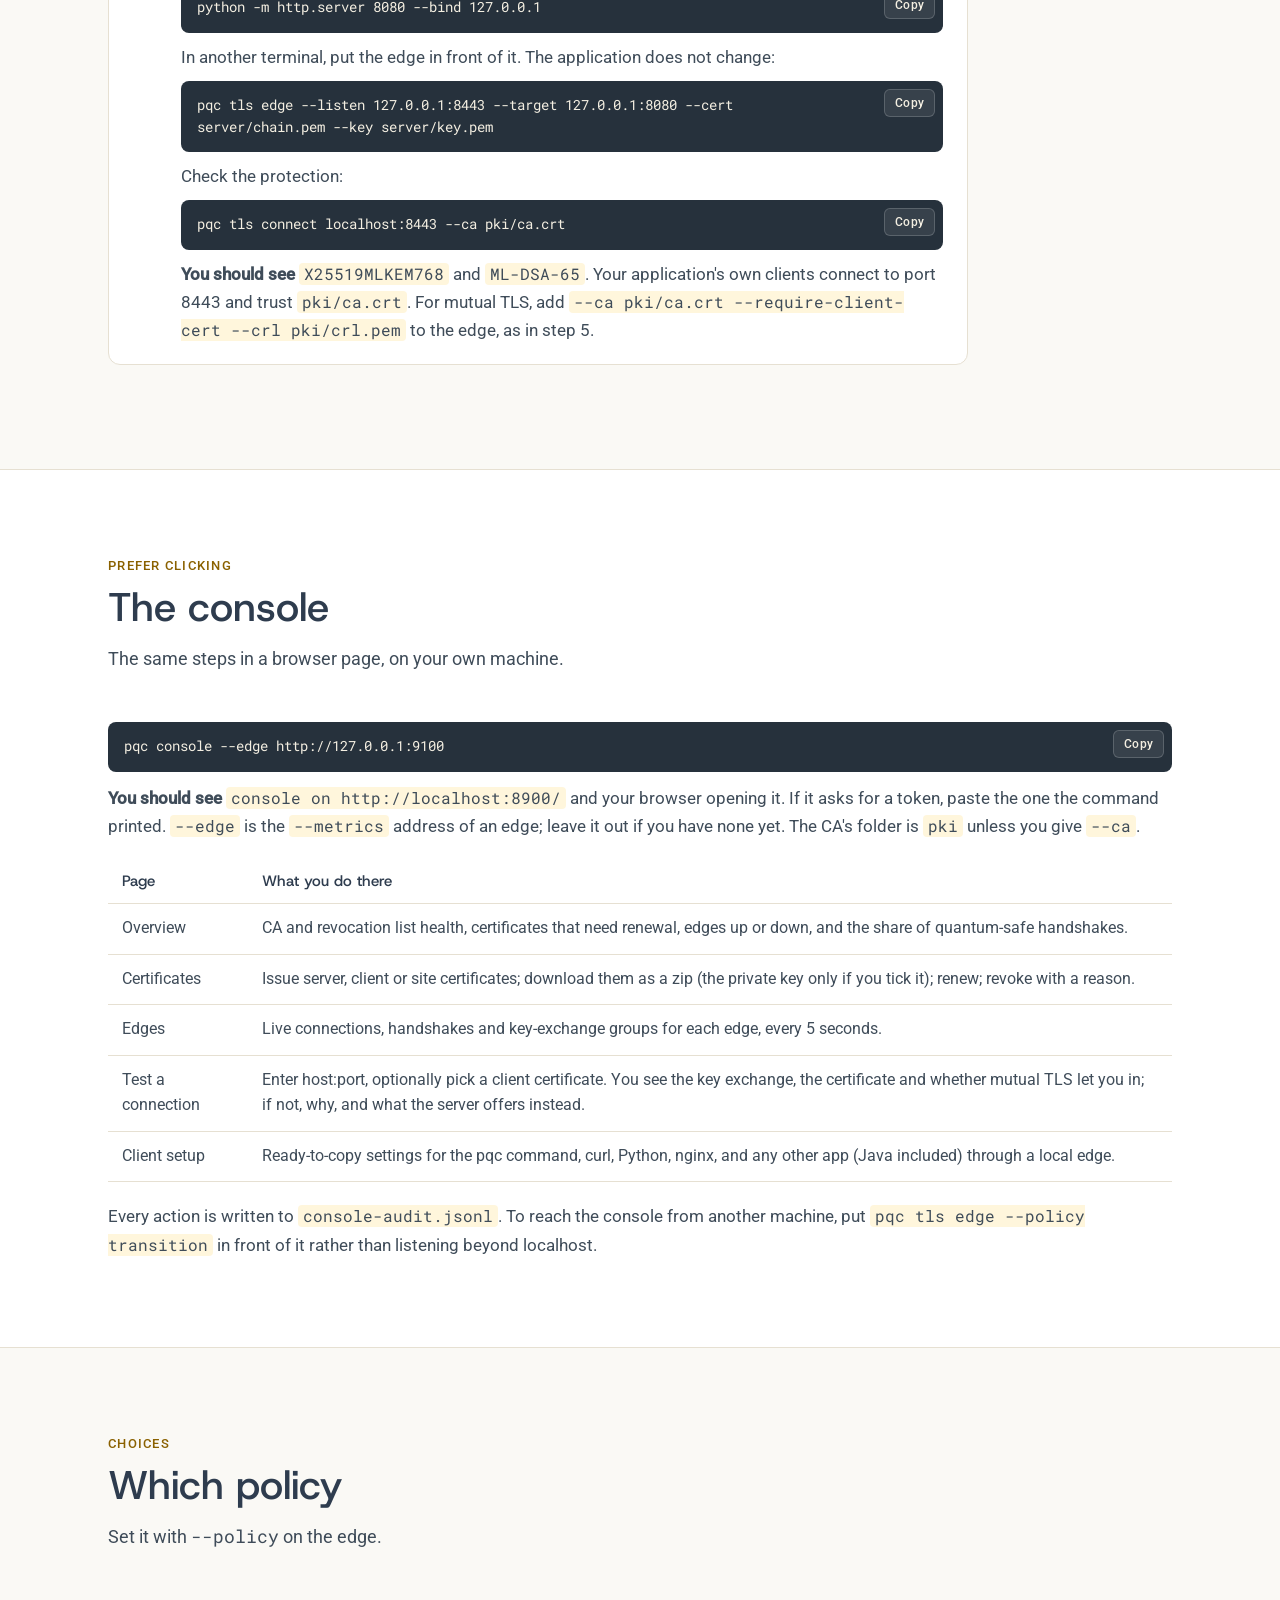
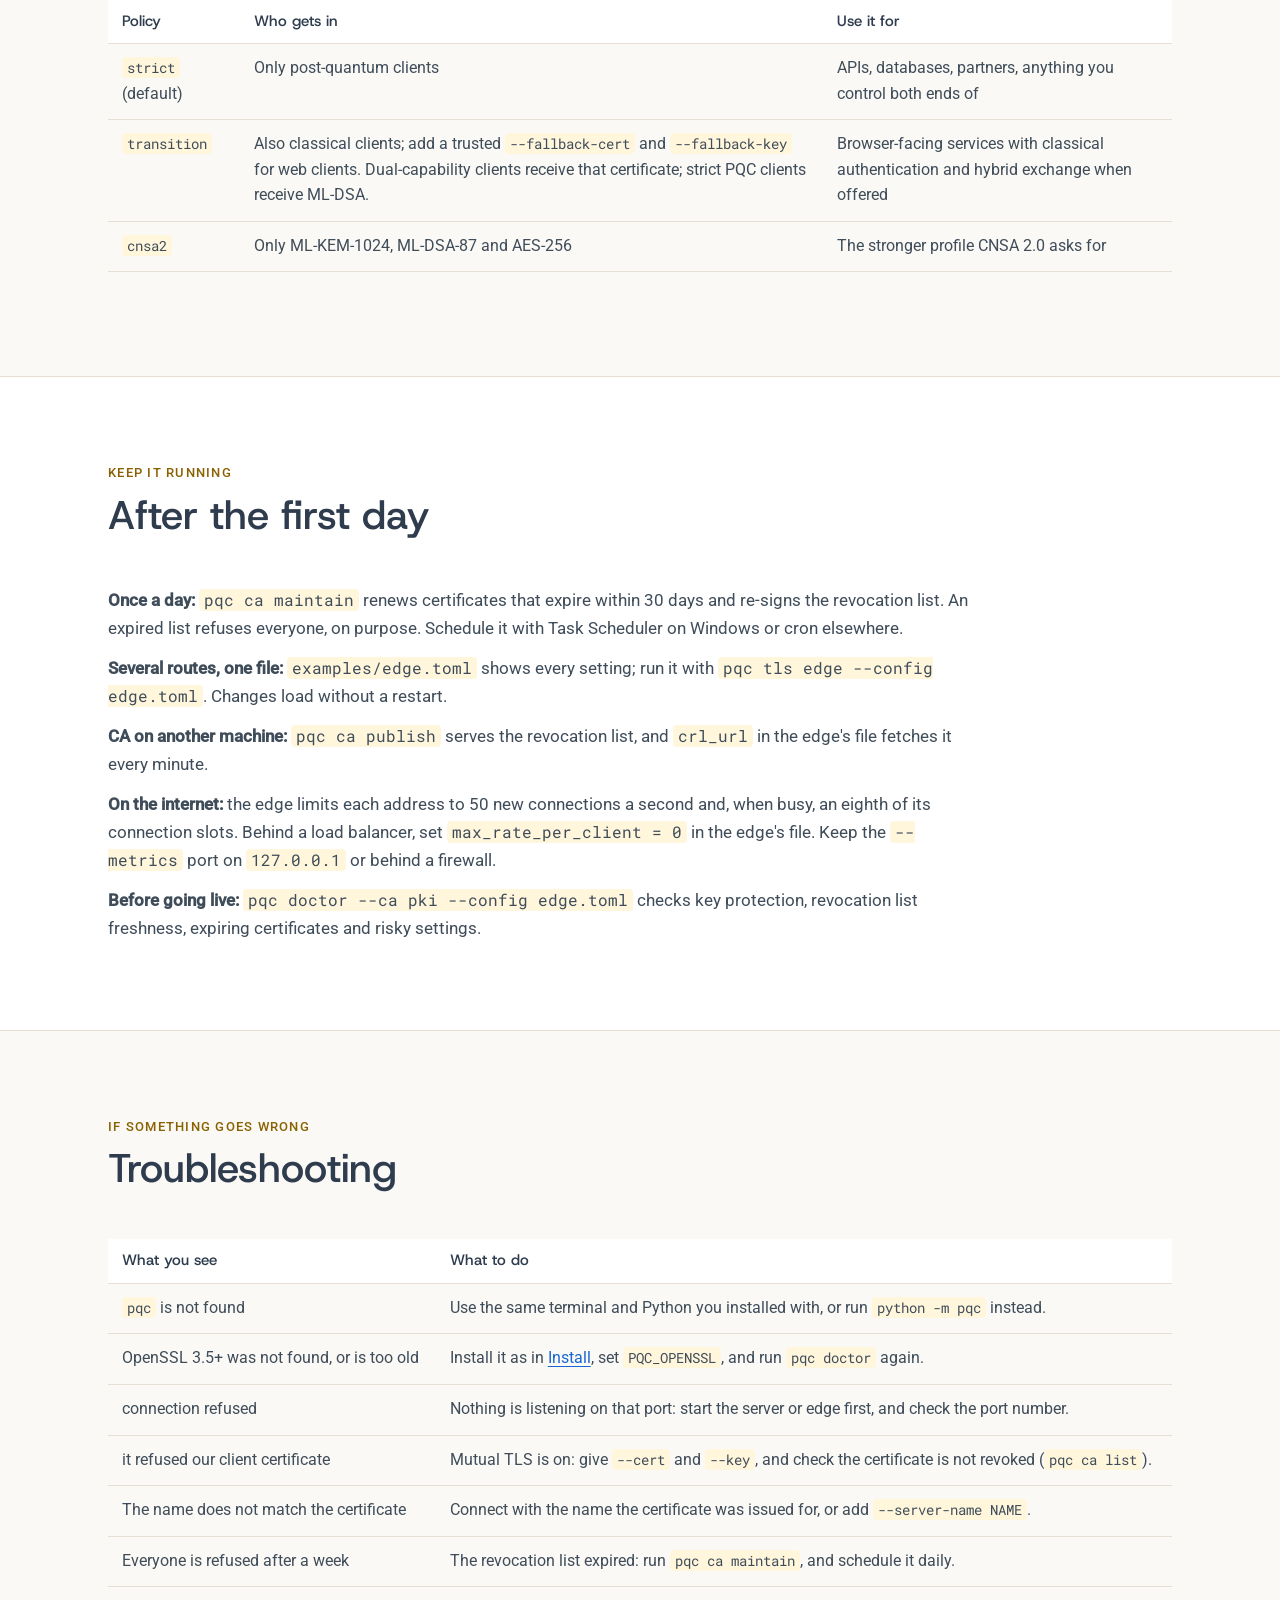
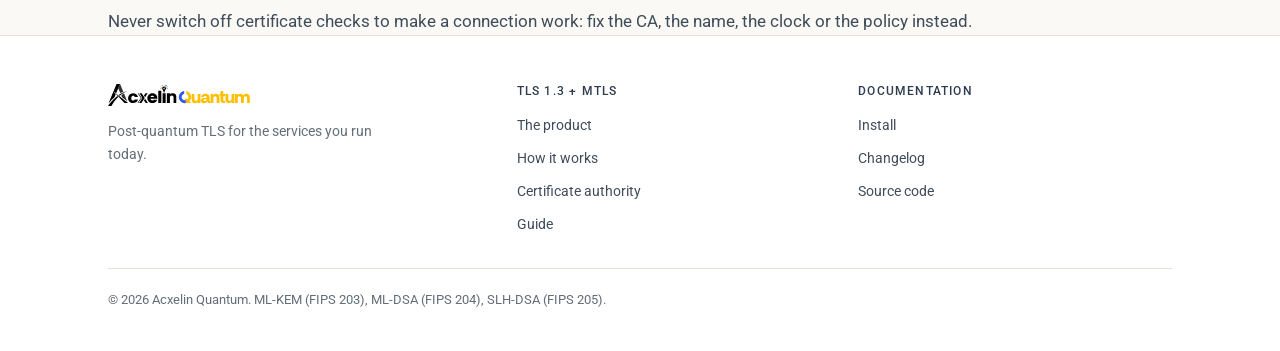
==== commit b21d89c7: "fix: simplify Windows setup and guide CLI customers Add a private-environment setup command and laun" ====
--- a/site/manual.html
+++ b/site/manual.html
@@ -64,16 +64,24 @@
       </div>
       <table class="plain">
         <tr><th>Your computer</th><th>Get OpenSSL 3.5</th></tr>
-        <tr><td>Windows</td><td>Install the 64-bit OpenSSL 3.5 (or newer) build for Windows. Then, in PowerShell: <code>$env:PQC_OPENSSL = "C:\Program Files\OpenSSL-Win64\bin"</code> (the folder that holds <code>libssl-3-x64.dll</code>).</td></tr>
+        <tr><td>Windows</td><td>Install Python 3.11+ with <b>Add Python to PATH</b> enabled, and 64-bit OpenSSL 3.5 or newer. The standard <code>C:\Program Files\OpenSSL-Win64\bin</code> folder is detected automatically. For a different folder, in Command Prompt use <code>set "PQC_OPENSSL=C:\path\to\OpenSSL\bin"</code>; in PowerShell use <code>$env:PQC_OPENSSL = "C:\path\to\OpenSSL\bin"</code>. The folder must contain matching SSL and crypto DLLs.</td></tr>
         <tr><td>macOS</td><td><code>brew install openssl@3</code>, then <code>export PQC_OPENSSL="$(brew --prefix openssl@3)/lib"</code></td></tr>
         <tr><td>Debian 13, Ubuntu 25.04+</td><td>Nothing to do: it is the system OpenSSL.</td></tr>
         <tr><td>Anything with Docker</td><td>Skip all of this: <code>docker build -t pqc https://github.com/QubitMan-hub/PQC.git#main</code>, then <code>docker run --rm pqc</code> runs the tour.</td></tr>
       </table>
-      <p>Then get the code and install it:</p>
+      <p>On Windows, open Command Prompt and run each line separately:</p>
       <pre>git clone https://github.com/QubitMan-hub/PQC
 cd PQC
-pip install .
-pqc doctor</pre>
+setup.cmd
+pqc.cmd</pre>
+      <p class="fine">The menu checks the installation, runs the demo, or opens the local console. It offers to create an encrypted CA if you need one. Keep its passphrase safe; typing is hidden. Existing CA files are preserved. In PowerShell use <code>.\setup.cmd</code> and <code>.\pqc.cmd</code>. No environment activation is needed.</p>
+      <p class="fine">For every command below, Windows customers can use <code>pqc.cmd</code> in place of <code>pqc</code>, or <code>.\pqc.cmd</code> in PowerShell. Keep the terminal in this folder. Keep the console terminal open while using the browser; Ctrl+C stops it.</p>
+      <p>For other installations, get the code and install it with your chosen Python:</p>
+      <pre>git clone https://github.com/QubitMan-hub/PQC
+cd PQC
+python -m pip install .
+python -m pqc doctor</pre>
+      <p class="fine">If <code>pqc</code> is not recognized, use <code>python -m pqc</code>. <code>python -m pqc start</code> opens the guided menu.</p>
       <p class="fine"><b>You should see</b> <code>TLS edge: ready</code>. If it says OpenSSL was not found or is too old, the message names the next step; fix that before going on.</p>
     </div>
   </section>
@@ -233,3 +241,4 @@
 <script src="site.js" defer></script>
 </body>
 </html>
+
